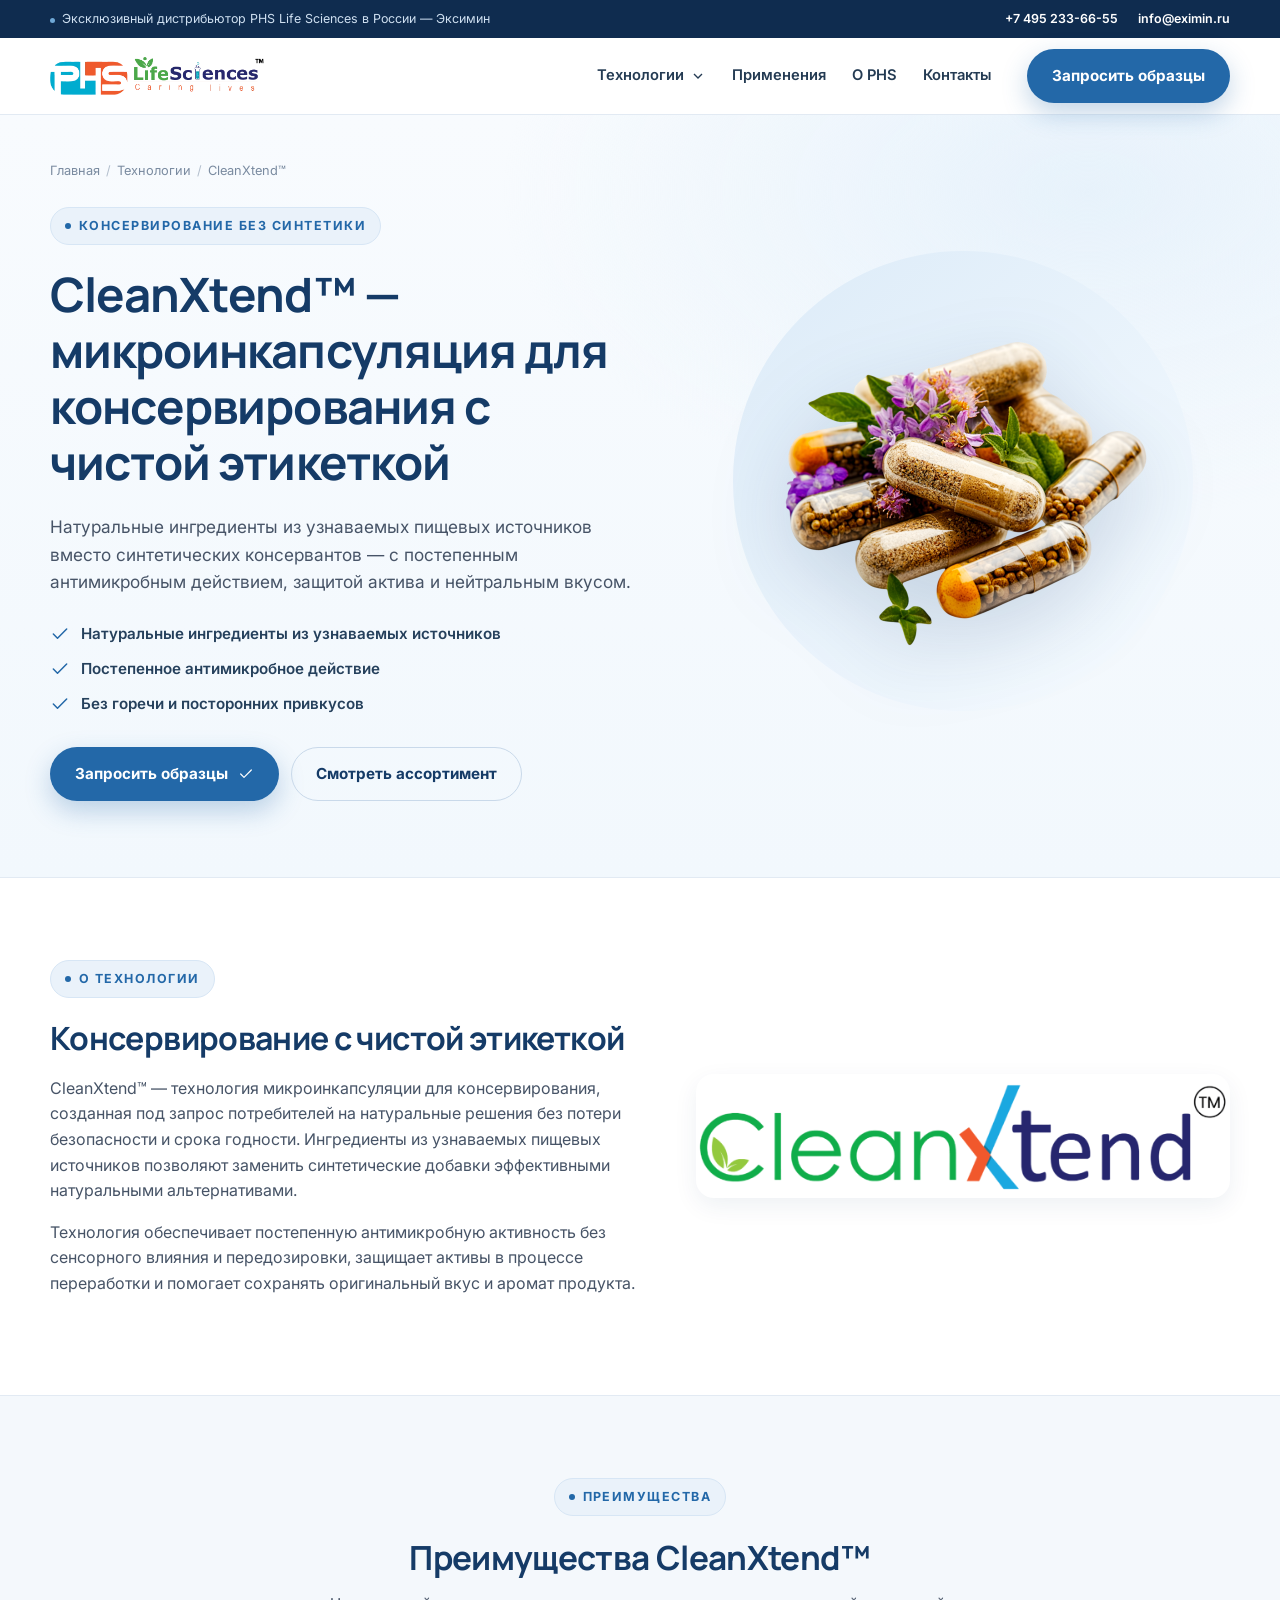
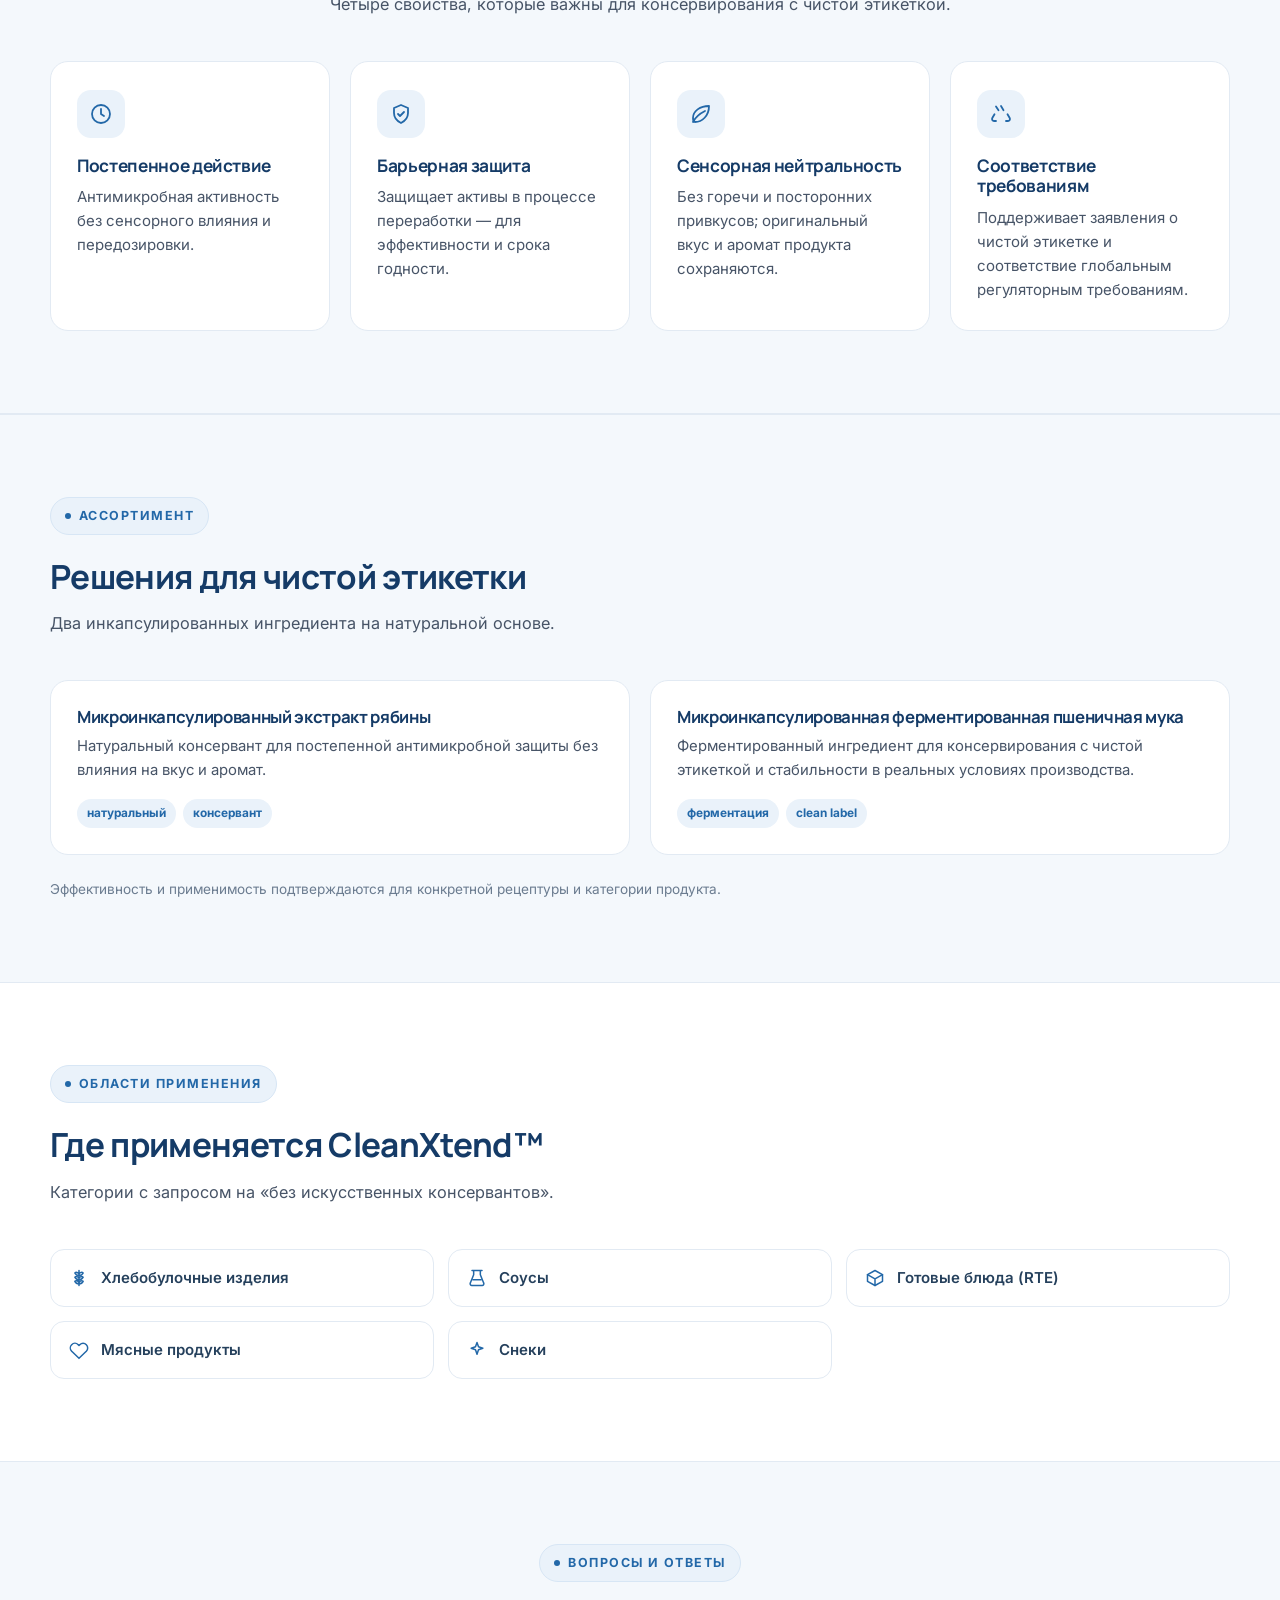
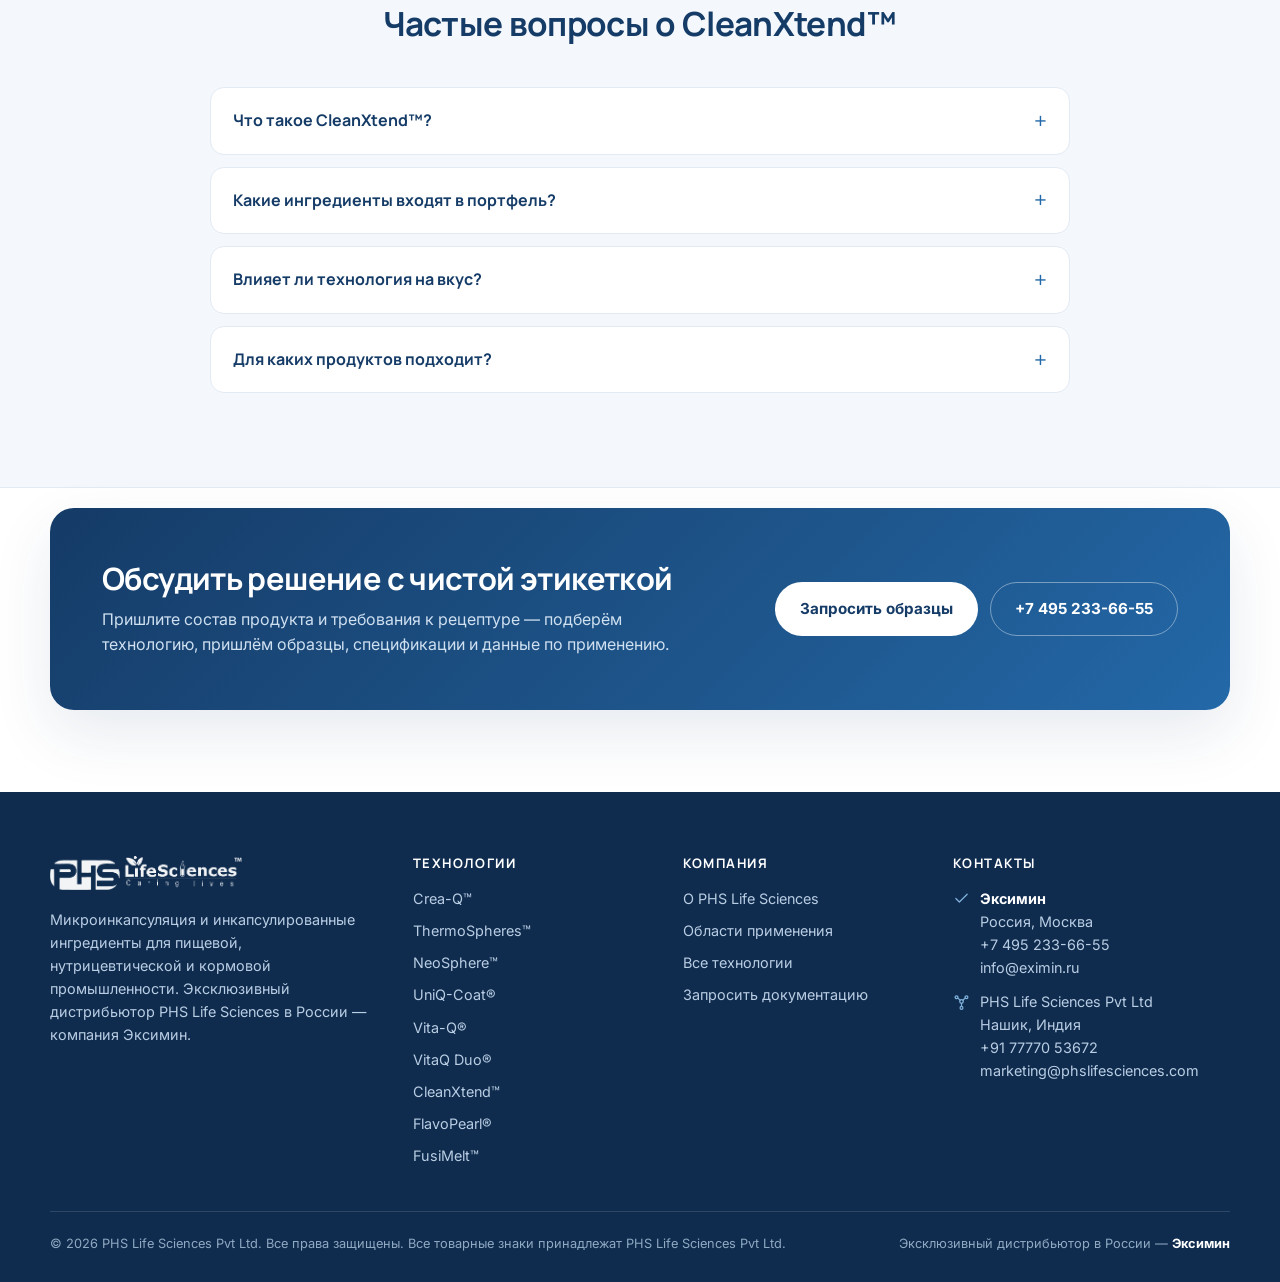
==== cleanxtend.html @ 7661196f "PHS Life Sciences — русские лендинги технологий" ====
<!DOCTYPE html>
<html lang="ru">
<head>
<meta charset="UTF-8">
<meta name="viewport" content="width=device-width, initial-scale=1.0">
<title>CleanXtend™ — микроинкапсуляция для чистой этикетки</title>
<meta name="description" content="CleanXtend™ — микроинкапсуляция PHS для чистой этикетки: экстракт рябины и ферментированная пшеничная мука вместо синтетических консервантов.">
<link rel="preconnect" href="https://fonts.googleapis.com">
<link rel="preconnect" href="https://fonts.gstatic.com" crossorigin>
<link href="https://fonts.googleapis.com/css2?family=Inter:wght@400;500;600;700&family=Manrope:wght@600;700;800&display=swap" rel="stylesheet">
<link rel="stylesheet" href="style.css">
</head>
<body>
<div class="topbar"><div class="container">
<div><span class="dot"></span>Эксклюзивный дистрибьютор PHS Life Sciences в России — Эксимин</div>
<div class="tb-right"><a href="tel:+74952336655">+7 495 233-66-55</a><a href="mailto:info@eximin.ru">info@eximin.ru</a></div>
</div></div>
<header class="site-header"><div class="container">
<a class="logo" href="index.html" aria-label="PHS Life Sciences — на главную"><img src="assets/img/phs-logo.webp" alt="PHS Life Sciences"></a>
<nav class="main-nav" id="nav">
<div class="nav-drop"><span>Технологии <svg class="arrow" viewBox="0 0 24 24" fill="none" stroke="currentColor" stroke-width="2"><path d="M6 9l6 6 6-6"/></svg></span>
<div class="drop-panel"><a href="crea-q.html">Crea-Q™</a><a href="thermospheres.html">ThermoSpheres™</a><a href="neosphere.html">NeoSphere™</a><a href="uniq-coat.html">UniQ-Coat®</a><a href="vita-q.html">Vita-Q®</a><a href="vitaq-duo.html">VitaQ Duo®</a><a href="cleanxtend.html" class="active">CleanXtend™</a><a href="flavo-pearl.html">FlavoPearl®</a><a href="fusimelt.html">FusiMelt™</a></div></div>
<a href="index.html#applications">Применения</a>
<a href="index.html#about">О PHS</a>
<a href="#contact">Контакты</a>
</nav>
<a class="btn btn-primary header-cta" href="#contact">Запросить образцы</a>
<button class="burger" aria-label="Меню" onclick="document.getElementById('nav').classList.toggle('open')"><span></span><span></span><span></span></button>
</div></header>
<section class="hero"><div class="container">
<div>
<div class="crumbs"><a href="index.html">Главная</a><span>/</span><a href="index.html#technologies">Технологии</a><span>/</span>CleanXtend™</div>
<div class="eyebrow">Консервирование без синтетики</div>
<h1>CleanXtend™ — микроинкапсуляция для консервирования с чистой этикеткой</h1>
<p class="lead">Натуральные ингредиенты из узнаваемых пищевых источников вместо синтетических консервантов — с постепенным антимикробным действием, защитой актива и нейтральным вкусом.</p>
<ul class="hero-points"><li><svg class="" viewBox="0 0 24 24" fill="none" stroke="currentColor" stroke-width="1.8" stroke-linecap="round" stroke-linejoin="round" aria-hidden="true"><path d="M20 6L9 17l-5-5"/></svg><span>Натуральные ингредиенты из узнаваемых источников</span></li><li><svg class="" viewBox="0 0 24 24" fill="none" stroke="currentColor" stroke-width="1.8" stroke-linecap="round" stroke-linejoin="round" aria-hidden="true"><path d="M20 6L9 17l-5-5"/></svg><span>Постепенное антимикробное действие</span></li><li><svg class="" viewBox="0 0 24 24" fill="none" stroke="currentColor" stroke-width="1.8" stroke-linecap="round" stroke-linejoin="round" aria-hidden="true"><path d="M20 6L9 17l-5-5"/></svg><span>Без горечи и посторонних привкусов</span></li></ul>
<div class="hero-actions"><a class="btn btn-primary" href="#contact">Запросить образцы <svg class="arrow" viewBox="0 0 24 24" fill="none" stroke="currentColor" stroke-width="1.8" stroke-linecap="round" stroke-linejoin="round" aria-hidden="true"><path d="M20 6L9 17l-5-5"/></svg></a><a class="btn btn-outline" href="#portfolio">Смотреть ассортимент</a></div>
</div>
<div class="hero-media "><img src="assets/img/supplement-bottle.png" alt="CleanXtend — микроинкапсуляция для чистой этикетки"></div>
</div></section>
<section class="section"><div class="container"><div class="split"><div><div class="eyebrow">О технологии</div><h2>Консервирование с чистой этикеткой</h2><p>CleanXtend™ — технология микроинкапсуляции для консервирования, созданная под запрос потребителей на натуральные решения без потери безопасности и срока годности. Ингредиенты из узнаваемых пищевых источников позволяют заменить синтетические добавки эффективными натуральными альтернативами.</p><p>Технология обеспечивает постепенную антимикробную активность без сенсорного влияния и передозировки, защищает активы в процессе переработки и помогает сохранять оригинальный вкус и аромат продукта.</p></div><div class="figure"><img src="assets/img-text/cleanxtend-mark.png" alt="CleanXtend"></div></div></div></section>
<section class="section soft"><div class="container">
<div class="section-head center"><div class="eyebrow">Преимущества</div><h2>Преимущества CleanXtend™</h2><p>Четыре свойства, которые важны для консервирования с чистой этикеткой.</p></div>
<div class="grid grid-4"><div class="card"><div class="ico"><svg class="" viewBox="0 0 24 24" fill="none" stroke="currentColor" stroke-width="1.8" stroke-linecap="round" stroke-linejoin="round" aria-hidden="true"><circle cx="12" cy="12" r="9"/><path d="M12 7v5l3 2"/></svg></div><h3>Постепенное действие</h3><p>Антимикробная активность без сенсорного влияния и передозировки.</p></div><div class="card"><div class="ico"><svg class="" viewBox="0 0 24 24" fill="none" stroke="currentColor" stroke-width="1.8" stroke-linecap="round" stroke-linejoin="round" aria-hidden="true"><path d="M12 3l7 3v5c0 4.5-3 8-7 10-4-2-7-5.5-7-10V6l7-3z"/><path d="M9 12l2 2 4-4"/></svg></div><h3>Барьерная защита</h3><p>Защищает активы в процессе переработки — для эффективности и срока годности.</p></div><div class="card"><div class="ico"><svg class="" viewBox="0 0 24 24" fill="none" stroke="currentColor" stroke-width="1.8" stroke-linecap="round" stroke-linejoin="round" aria-hidden="true"><path d="M20 4C11 4 4 9 4 16c0 2.2.8 4 2 4 7 0 14-6 14-16z"/><path d="M4 20c3-6 8-9 12-11"/></svg></div><h3>Сенсорная нейтральность</h3><p>Без горечи и посторонних привкусов; оригинальный вкус и аромат продукта сохраняются.</p></div><div class="card"><div class="ico"><svg class="" viewBox="0 0 24 24" fill="none" stroke="currentColor" stroke-width="1.8" stroke-linecap="round" stroke-linejoin="round" aria-hidden="true"><path d="M7 19H5a2 2 0 0 1-1.7-3l2.2-3.7M17 19h2a2 2 0 0 0 1.7-3l-2.2-3.7M12 4l2.5 4.2M9.5 8.2L7 4.5"/></svg></div><h3>Соответствие требованиям</h3><p>Поддерживает заявления о чистой этикетке и соответствие глобальным регуляторным требованиям.</p></div></div>
</div></section>
<section class="section soft" id="portfolio"><div class="container">
<div class="section-head"><div class="eyebrow">Ассортимент</div><h2>Решения для чистой этикетки</h2><p>Два инкапсулированных ингредиента на натуральной основе.</p></div>
<div class="grid grid-2"><div class="pf-card"><h3>Микроинкапсулированный экстракт рябины</h3><p>Натуральный консервант для постепенной антимикробной защиты без влияния на вкус и аромат.</p><div class="tags"><span class="tag">натуральный</span><span class="tag">консервант</span></div></div><div class="pf-card"><h3>Микроинкапсулированная ферментированная пшеничная мука</h3><p>Ферментированный ингредиент для консервирования с чистой этикеткой и стабильности в реальных условиях производства.</p><div class="tags"><span class="tag">ферментация</span><span class="tag">clean label</span></div></div></div>
<p style="margin-top:24px;font-size:.85rem;color:#6b7c90">Эффективность и применимость подтверждаются для конкретной рецептуры и категории продукта.</p>
</div></section>
<section class="section"><div class="container">
<div class="section-head"><div class="eyebrow">Области применения</div><h2>Где применяется CleanXtend™</h2><p>Категории с запросом на «без искусственных консервантов».</p></div>
<div class="app-grid"><div class="app"><svg class="" viewBox="0 0 24 24" fill="none" stroke="currentColor" stroke-width="1.8" stroke-linecap="round" stroke-linejoin="round" aria-hidden="true"><path d="M12 3v18M12 7c2-2 4-2 5-1-1 2-3 3-5 3M12 7c-2-2-4-2-5-1 1 2 3 3 5 3M12 12c2-2 4-2 5-1-1 2-3 3-5 3M12 12c-2-2-4-2-5-1 1 2 3 3 5 3M12 17c2-2 4-2 5-1-1 2-3 3-5 3M12 17c-2-2-4-2-5-1 1 2 3 3 5 3"/></svg><span>Хлебобулочные изделия</span></div><div class="app"><svg class="" viewBox="0 0 24 24" fill="none" stroke="currentColor" stroke-width="1.8" stroke-linecap="round" stroke-linejoin="round" aria-hidden="true"><path d="M6 3h12M8 3v5l-4 10a2 2 0 0 0 1.8 3h12.4A2 2 0 0 0 20 18L16 8V3"/><path d="M7 14h10"/></svg><span>Соусы</span></div><div class="app"><svg class="" viewBox="0 0 24 24" fill="none" stroke="currentColor" stroke-width="1.8" stroke-linecap="round" stroke-linejoin="round" aria-hidden="true"><path d="M21 8l-9-5-9 5v8l9 5 9-5V8z"/><path d="M3 8l9 5 9-5M12 13v8"/></svg><span>Готовые блюда (RTE)</span></div><div class="app"><svg class="" viewBox="0 0 24 24" fill="none" stroke="currentColor" stroke-width="1.8" stroke-linecap="round" stroke-linejoin="round" aria-hidden="true"><path d="M20.8 5.6a5.5 5.5 0 0 0-7.8 0L12 6.6l-1-1a5.5 5.5 0 0 0-7.8 7.8l1 1L12 22l7.8-7.6 1-1a5.5 5.5 0 0 0 0-7.8z"/></svg><span>Мясные продукты</span></div><div class="app"><svg class="" viewBox="0 0 24 24" fill="none" stroke="currentColor" stroke-width="1.8" stroke-linecap="round" stroke-linejoin="round" aria-hidden="true"><path d="M12 3l1.8 5.2L19 10l-5.2 1.8L12 17l-1.8-5.2L5 10l5.2-1.8L12 3z"/></svg><span>Снеки</span></div></div></div></section>
<section class="section soft"><div class="container">
<div class="section-head center"><div class="eyebrow">Вопросы и ответы</div><h2>Частые вопросы о CleanXtend™</h2></div>
<div class="faq"><details><summary>Что такое CleanXtend™?</summary><p>Технология микроинкапсуляции для консервирования на основе ингредиентов из узнаваемых пищевых источников.</p></details><details><summary>Какие ингредиенты входят в портфель?</summary><p>Микроинкапсулированный экстракт рябины и микроинкапсулированная ферментированная пшеничная мука.</p></details><details><summary>Влияет ли технология на вкус?</summary><p>Сенсорная нейтральность заявлена как свойство технологии: без горечи и посторонних привкусов, с сохранением оригинального вкуса и аромата.</p></details><details><summary>Для каких продуктов подходит?</summary><p>Для хлебобулочных изделий, соусов, готовых блюд, мясных продуктов и снеков. Пригодность зависит от рецептуры и требований регуляторов.</p></details></div></div></section>
<div class="cta-wrap"><div class="container"><div class="cta">
<div><h2>Обсудить решение с чистой этикеткой</h2><p>Пришлите состав продукта и требования к рецептуре — подберём технологию, пришлём образцы, спецификации и данные по применению.</p></div>
<div class="cta-actions"><a class="btn btn-light" href="mailto:info@eximin.ru?subject=%D0%97%D0%B0%D0%BF%D1%80%D0%BE%D1%81%20%D0%BE%D0%B1%D1%80%D0%B0%D0%B7%D1%86%D0%BE%D0%B2%20%E2%80%94%20CleanXtend%E2%84%A2">Запросить образцы</a><a class="btn btn-ghost-light" href="tel:+74952336655">+7 495 233-66-55</a></div>
</div></div></div>
<footer class="footer" id="contact"><div class="container">
<div class="footer-grid">
<div>
<a class="logo" href="index.html"><img src="assets/img/phs-logo.webp" alt="PHS Life Sciences"></a>
<p>Микроинкапсуляция и инкапсулированные ингредиенты для пищевой, нутрицевтической и кормовой промышленности. Эксклюзивный дистрибьютор PHS Life Sciences в России — компания Эксимин.</p>
</div>
<div><h4>Технологии</h4><ul><li><a href="crea-q.html">Crea-Q™</a></li><li><a href="thermospheres.html">ThermoSpheres™</a></li><li><a href="neosphere.html">NeoSphere™</a></li><li><a href="uniq-coat.html">UniQ-Coat®</a></li><li><a href="vita-q.html">Vita-Q®</a></li><li><a href="vitaq-duo.html">VitaQ Duo®</a></li><li><a href="cleanxtend.html">CleanXtend™</a></li><li><a href="flavo-pearl.html">FlavoPearl®</a></li><li><a href="fusimelt.html">FusiMelt™</a></li></ul></div>
<div><h4>Компания</h4><ul>
<li><a href="index.html#about">О PHS Life Sciences</a></li>
<li><a href="index.html#applications">Области применения</a></li>
<li><a href="index.html#technologies">Все технологии</a></li>
<li><a href="mailto:info@eximin.ru">Запросить документацию</a></li>
</ul></div>
<div><h4>Контакты</h4>
<div class="contact-line"><svg class="" viewBox="0 0 24 24" fill="none" stroke="currentColor" stroke-width="1.8" stroke-linecap="round" stroke-linejoin="round" aria-hidden="true"><path d="M20 6L9 17l-5-5"/></svg><div><strong style="color:#fff">Эксимин</strong><br>Россия, Москва<br><a href="tel:+74952336655">+7 495 233-66-55</a><br><a href="mailto:info@eximin.ru">info@eximin.ru</a></div></div>
<div class="contact-line"><svg class="" viewBox="0 0 24 24" fill="none" stroke="currentColor" stroke-width="1.8" stroke-linecap="round" stroke-linejoin="round" aria-hidden="true"><circle cx="12" cy="12" r="2.5"/><circle cx="5" cy="6" r="2"/><circle cx="19" cy="6" r="2"/><circle cx="12" cy="21" r="2"/><path d="M7 7.2l3 3M17 7.2l-3 3M12 14.5V19"/></svg><div>PHS Life Sciences Pvt Ltd<br>Нашик, Индия<br>+91 77770 53672<br>marketing@phslifesciences.com</div></div>
</div>
</div>
<div class="footer-bottom"><div>© 2026 PHS Life Sciences Pvt Ltd. Все права защищены. Все товарные знаки принадлежат PHS Life Sciences Pvt Ltd.</div><div>Эксклюзивный дистрибьютор в России — <span class="accent">Эксимин</span></div></div>
</div></footer>
<script>
document.querySelectorAll('.main-nav a').forEach(a=>a.addEventListener('click',()=>document.getElementById('nav').classList.remove('open')));
</script>
</body></html>
---- style.css ----
/* PHS Life Sciences — русские лендинги технологий */
:root{
  --navy:#153b67;
  --navy-deep:#0f2c4f;
  --blue:#2368a8;
  --blue-light:#4a93cf;
  --ink:#101828;
  --muted:#475467;
  --line:#e2eaf3;
  --bg:#f4f8fc;
  --bg-soft:#eaf2fa;
  --white:#ffffff;
  --radius:18px;
  --radius-sm:12px;
  --shadow:0 24px 60px rgba(21,59,103,.10);
  --shadow-sm:0 8px 24px rgba(21,59,103,.07);
  --max:1180px;
}
*{box-sizing:border-box}
html{scroll-behavior:smooth}
body{
  margin:0;
  font-family:"Inter","Segoe UI",system-ui,-apple-system,sans-serif;
  color:var(--ink);
  background:var(--white);
  line-height:1.6;
  -webkit-font-smoothing:antialiased;
}
h1,h2,h3,h4,.brand-font{font-family:"Manrope","Inter",system-ui,sans-serif;line-height:1.18;letter-spacing:-.02em;margin:0}
p{margin:0}
a{color:inherit;text-decoration:none}
img{max-width:100%;display:block}
.container{width:min(var(--max),calc(100% - 40px));margin:0 auto}
.eyebrow{
  display:inline-flex;align-items:center;gap:8px;
  font-size:.78rem;font-weight:700;letter-spacing:.12em;text-transform:uppercase;
  color:var(--blue);background:var(--bg-soft);border:1px solid #d7e6f5;
  padding:8px 14px;border-radius:999px;margin-bottom:22px;
}
.eyebrow::before{content:"";width:6px;height:6px;border-radius:50%;background:var(--blue)}
.btn{
  display:inline-flex;align-items:center;justify-content:center;gap:10px;
  font-weight:700;font-size:.95rem;padding:14px 24px;border-radius:999px;
  border:1.5px solid transparent;cursor:pointer;transition:.2s ease;white-space:nowrap;
}
.btn-primary{background:var(--blue);color:#fff;box-shadow:0 10px 26px rgba(35,104,168,.28)}
.btn-primary:hover{background:#1c5a93;transform:translateY(-1px)}
.btn-outline{background:transparent;color:var(--navy);border-color:#c9d9ea}
.btn-outline:hover{border-color:var(--blue);color:var(--blue)}
.btn-light{background:#fff;color:var(--navy)}
.btn-ghost-light{background:transparent;color:#fff;border-color:rgba(255,255,255,.4)}
.btn-ghost-light:hover{border-color:#fff}
.arrow{width:16px;height:16px;flex:0 0 16px}

/* Top bar */
.topbar{background:var(--navy-deep);color:#cfe0f1;font-size:.78rem}
.topbar .container{display:flex;justify-content:space-between;gap:16px;align-items:center;min-height:38px;flex-wrap:wrap}
.topbar a{color:#fff;font-weight:600}
.topbar .tb-right{display:flex;gap:20px;align-items:center;flex-wrap:wrap}
.topbar .dot{width:5px;height:5px;border-radius:50%;background:#6fa8d6;display:inline-block;margin-right:7px}

/* Header */
.site-header{position:sticky;top:0;z-index:50;background:rgba(255,255,255,.94);backdrop-filter:blur(12px);border-bottom:1px solid var(--line)}
.site-header .container{display:flex;align-items:center;gap:28px;min-height:76px}
.logo img{height:38px;width:auto}
.main-nav{display:flex;align-items:center;gap:26px;margin-left:auto}
.main-nav a{font-size:.92rem;font-weight:600;color:#243b53;position:relative;padding:10px 0}
.main-nav a:hover{color:var(--blue)}
.main-nav a.active{color:var(--blue)}
.main-nav a.active::after{content:"";position:absolute;left:0;right:0;bottom:2px;height:2px;background:var(--blue);border-radius:2px}
.nav-drop{position:relative}
.nav-drop>span{display:inline-flex;align-items:center;gap:6px;cursor:pointer;font-size:.92rem;font-weight:600;color:#243b53;padding:10px 0}
.nav-drop>span:hover{color:var(--blue)}
.drop-panel{
  position:absolute;top:100%;left:-18px;width:320px;background:#fff;border:1px solid var(--line);
  border-radius:16px;box-shadow:var(--shadow);padding:10px;display:none;
}
.nav-drop:hover .drop-panel,.nav-drop:focus-within .drop-panel{display:grid;grid-template-columns:1fr 1fr;gap:2px}
.drop-panel a{padding:9px 10px;border-radius:9px;font-size:.86rem;font-weight:600;color:#33475f}
.drop-panel a:hover{background:var(--bg);color:var(--blue)}
.header-cta{margin-left:8px}
.burger{display:none;margin-left:auto;background:none;border:0;padding:8px;cursor:pointer}
.burger span{display:block;width:24px;height:2px;background:var(--navy);margin:5px 0;border-radius:2px}

/* Hero */
.hero{position:relative;overflow:hidden;background:
  radial-gradient(900px 500px at 85% 10%, #e7f2fb 0%, rgba(231,242,251,0) 65%),
  linear-gradient(180deg,#f8fbfe 0%,#f2f8fd 100%);
  padding:46px 0 76px;border-bottom:1px solid var(--line)}
.hero .container{display:grid;grid-template-columns:1.05fr .95fr;gap:56px;align-items:center}
.crumbs{font-size:.8rem;color:#7a8ba0;margin-bottom:26px}
.crumbs a{color:#7a8ba0}
.crumbs a:hover{color:var(--blue)}
.crumbs span{margin:0 6px;color:#b3bfcd}
.hero h1{font-size:clamp(2rem,3.7vw,3.35rem);color:var(--navy);margin-bottom:22px}
.hero .lead{font-size:1.08rem;color:var(--muted);max-width:600px;margin-bottom:26px}
.hero-points{list-style:none;padding:0;margin:0 0 30px;display:flex;flex-direction:column;gap:11px}
.hero-points li{display:flex;gap:11px;align-items:flex-start;font-weight:600;color:#25405c;font-size:.95rem}
.hero-points svg{flex:0 0 20px;margin-top:2px;color:var(--blue)}
.hero-actions{display:flex;gap:12px;flex-wrap:wrap}
.hero-media{position:relative;display:flex;align-items:center;justify-content:center}
.hero-media::before{
  content:"";position:absolute;width:86%;padding-bottom:86%;border-radius:50%;
  background:linear-gradient(140deg,#dcebf8,#f6fbff);z-index:0
}
.hero-media img{position:relative;z-index:1;max-height:500px;width:auto;object-fit:contain;filter:drop-shadow(0 26px 40px rgba(21,59,103,.16))}
.hero-media.is-wide img{max-height:none;width:100%;border-radius:var(--radius);box-shadow:var(--shadow)}

/* Sections */
.section{padding:82px 0}
.section.soft{background:var(--bg);border-top:1px solid var(--line);border-bottom:1px solid var(--line)}
.section.navy{background:linear-gradient(135deg,var(--navy) 0%,#1c4d7e 100%);color:#fff}
.section-head{max-width:780px;margin-bottom:44px}
.section-head.center{margin-left:auto;margin-right:auto;text-align:center}
.section-head h2{font-size:clamp(1.65rem,2.6vw,2.4rem);color:var(--navy);margin-bottom:14px}
.section-head p{color:var(--muted);font-size:1.02rem}
.section.navy .section-head h2{color:#fff}
.section.navy .section-head p{color:#cfe0f1}
.split{display:grid;grid-template-columns:1.05fr .95fr;gap:56px;align-items:center}
.split h2{font-size:clamp(1.6rem,2.5vw,2.3rem);color:var(--navy);margin-bottom:18px}
.split p{color:var(--muted);margin-bottom:16px}
.split .figure img{border-radius:var(--radius);box-shadow:var(--shadow-sm)}

/* Cards */
.grid{display:grid;gap:20px}
.grid-3{grid-template-columns:repeat(3,1fr)}
.grid-2{grid-template-columns:repeat(2,1fr)}
.grid-4{grid-template-columns:repeat(4,1fr)}
.card{
  background:#fff;border:1px solid var(--line);border-radius:var(--radius);
  padding:28px 26px;transition:.2s ease;
}
.card:hover{transform:translateY(-3px);box-shadow:var(--shadow-sm);border-color:#d3e2f1}
.card .ico{
  width:48px;height:48px;border-radius:14px;background:var(--bg-soft);color:var(--blue);
  display:flex;align-items:center;justify-content:center;margin-bottom:18px;
}
.card .ico svg{width:24px;height:24px}
.card h3{font-size:1.08rem;color:var(--navy);margin-bottom:9px}
.card p{color:var(--muted);font-size:.94rem}
.card .num{font-family:"Manrope",sans-serif;font-size:.8rem;font-weight:800;letter-spacing:.14em;color:var(--blue);margin-bottom:14px}

/* steps */
.step{position:relative;background:#fff;border:1px solid var(--line);border-radius:var(--radius);padding:30px 26px}
.step .n{width:40px;height:40px;border-radius:50%;background:var(--navy);color:#fff;display:flex;align-items:center;justify-content:center;font-weight:800;font-family:"Manrope",sans-serif;margin-bottom:16px}
.step h3{font-size:1.05rem;color:var(--navy);margin-bottom:8px}
.step p{color:var(--muted);font-size:.93rem}

/* portfolio */
.pf-card{background:#fff;border:1px solid var(--line);border-radius:var(--radius);padding:26px}
.pf-card h3{font-size:1.05rem;color:var(--navy);margin-bottom:8px}
.pf-card p{color:var(--muted);font-size:.93rem;margin-bottom:16px}
.tags{display:flex;flex-wrap:wrap;gap:7px}
.tag{font-size:.74rem;font-weight:700;color:var(--blue);background:var(--bg-soft);border-radius:999px;padding:5px 10px;white-space:nowrap}

/* comparison table */
.compare{width:100%;border-collapse:separate;border-spacing:0;background:#fff;border:1px solid var(--line);border-radius:var(--radius);overflow:hidden;font-size:.93rem}
.compare th,.compare td{padding:14px 18px;text-align:left;border-bottom:1px solid var(--line);vertical-align:top}
.compare thead th{background:var(--navy);color:#fff;font-family:"Manrope",sans-serif;font-size:.9rem}
.compare thead th:first-child{background:#123152}
.compare tbody tr:last-child td{border-bottom:0}
.compare td:first-child{font-weight:700;color:var(--navy);width:26%}
.compare .good{color:#1c6b46;font-weight:600}
.compare .bad{color:#9a3b3b}

/* app pills */
.app-grid{display:grid;grid-template-columns:repeat(3,1fr);gap:14px}
.app{display:flex;align-items:center;gap:12px;background:#fff;border:1px solid var(--line);border-radius:14px;padding:16px 18px;font-weight:600;color:#25405c;font-size:.94rem}
.app svg{width:20px;height:20px;color:var(--blue);flex:0 0 20px}

/* FAQ */
.faq{max-width:860px;margin:0 auto}
.faq details{background:#fff;border:1px solid var(--line);border-radius:14px;margin-bottom:12px;overflow:hidden}
.faq summary{list-style:none;cursor:pointer;padding:20px 56px 20px 22px;font-weight:700;color:var(--navy);position:relative;font-family:"Manrope",sans-serif;font-size:1rem}
.faq summary::-webkit-details-marker{display:none}
.faq summary::after{content:"+";position:absolute;right:22px;top:50%;transform:translateY(-50%);font-size:1.4rem;font-weight:400;color:var(--blue);line-height:1}
.faq details[open] summary::after{content:"–"}
.faq details p{padding:0 22px 20px;color:var(--muted);font-size:.94rem;max-width:95%}

/* CTA */
.cta{background:linear-gradient(135deg,var(--navy) 0%,#1e568c 60%,#2368a8 100%);color:#fff;border-radius:24px;padding:52px;display:flex;align-items:center;justify-content:space-between;gap:36px;box-shadow:var(--shadow)}
.cta h2{font-size:clamp(1.5rem,2.4vw,2.1rem);margin-bottom:10px}
.cta p{color:#cfe0f1;max-width:600px}
.cta-actions{display:flex;gap:12px;flex-wrap:wrap;flex:0 0 auto}
.cta-wrap{padding:20px 0 82px}

/* footer */
.footer{background:var(--navy-deep);color:#b9cde3;padding:64px 0 28px;font-size:.9rem}
.footer-grid{display:grid;grid-template-columns:1.4fr 1fr 1fr 1.2fr;gap:40px;margin-bottom:44px}
.footer .logo img{height:34px;filter:brightness(0) invert(1);opacity:.95;margin-bottom:18px}
.footer h4{color:#fff;font-size:.82rem;letter-spacing:.12em;text-transform:uppercase;margin-bottom:16px}
.footer a:hover{color:#fff}
.footer ul{list-style:none;padding:0;margin:0;display:flex;flex-direction:column;gap:9px}
.footer .contact-line{display:flex;gap:10px;margin-bottom:10px}
.footer .contact-line svg{width:17px;height:17px;flex:0 0 17px;margin-top:3px;color:#7fb0da}
.footer-bottom{border-top:1px solid rgba(255,255,255,.13);padding-top:22px;display:flex;justify-content:space-between;gap:16px;flex-wrap:wrap;font-size:.8rem;color:#8fa9c2}
.footer .accent{color:#fff;font-weight:700}

@media (max-width:980px){
  .hero .container,.split{grid-template-columns:1fr;gap:36px}
  .hero-media{order:-1}
  .hero-media img{max-height:360px}
  .grid-3,.grid-4,.app-grid{grid-template-columns:repeat(2,1fr)}
  .footer-grid{grid-template-columns:1fr 1fr}
  .cta{flex-direction:column;align-items:flex-start;padding:38px}
  .main-nav{display:none}
  .main-nav.open{display:flex;position:absolute;top:76px;left:0;right:0;background:#fff;flex-direction:column;align-items:flex-start;padding:18px 24px;border-bottom:1px solid var(--line);gap:6px;box-shadow:var(--shadow-sm)}
  .main-nav.open .nav-drop{width:100%}
  .main-nav.open .drop-panel{position:static;display:grid;width:100%;box-shadow:none;border:0;padding:0 0 0 12px}
  .burger{display:block}
  .header-cta{display:none}
}
@media (max-width:640px){
  .section{padding:58px 0}
  .grid-3,.grid-4,.grid-2,.app-grid{grid-template-columns:1fr}
  .hero{padding-top:30px}
  .hero h1{font-size:2rem}
  .topbar .tb-right{display:none}
  .footer-grid{grid-template-columns:1fr;gap:28px}
  .compare{font-size:.85rem}
  .compare th,.compare td{padding:11px 12px}
}

/* index tech cards */
.tech-grid{display:grid;grid-template-columns:repeat(3,1fr);gap:22px}
.tech-card{background:#fff;border:1px solid var(--line);border-radius:var(--radius);overflow:hidden;transition:.22s ease;display:flex;flex-direction:column}
.tech-card:hover{transform:translateY(-4px);box-shadow:var(--shadow);border-color:#d3e2f1}
.tech-cover{height:190px;background:linear-gradient(135deg,#eef5fb,#f8fbfe);display:flex;align-items:center;justify-content:center;overflow:hidden;border-bottom:1px solid var(--line)}
.tech-cover img{width:100%;height:100%;object-fit:contain;padding:14px;transition:.3s ease}
.tech-card:hover .tech-cover img{transform:scale(1.03)}
.tech-body{padding:22px 22px 24px;display:flex;flex-direction:column;flex:1}
.tech-body h3{font-size:1.15rem;color:var(--navy);margin-bottom:8px}
.tech-body p{color:var(--muted);font-size:.9rem;margin-bottom:18px}
.tech-link{margin-top:auto;font-size:.85rem;font-weight:700;color:var(--blue);display:inline-flex;align-items:center;gap:7px}
.tech-link .arrow{width:14px;height:14px}
@media (max-width:980px){.tech-grid{grid-template-columns:repeat(2,1fr)}}
@media (max-width:640px){.tech-grid{grid-template-columns:1fr}}
.hero-media.is-wide::before{display:none}
@media (max-width:980px){.hero-media.is-wide img{max-height:none}}
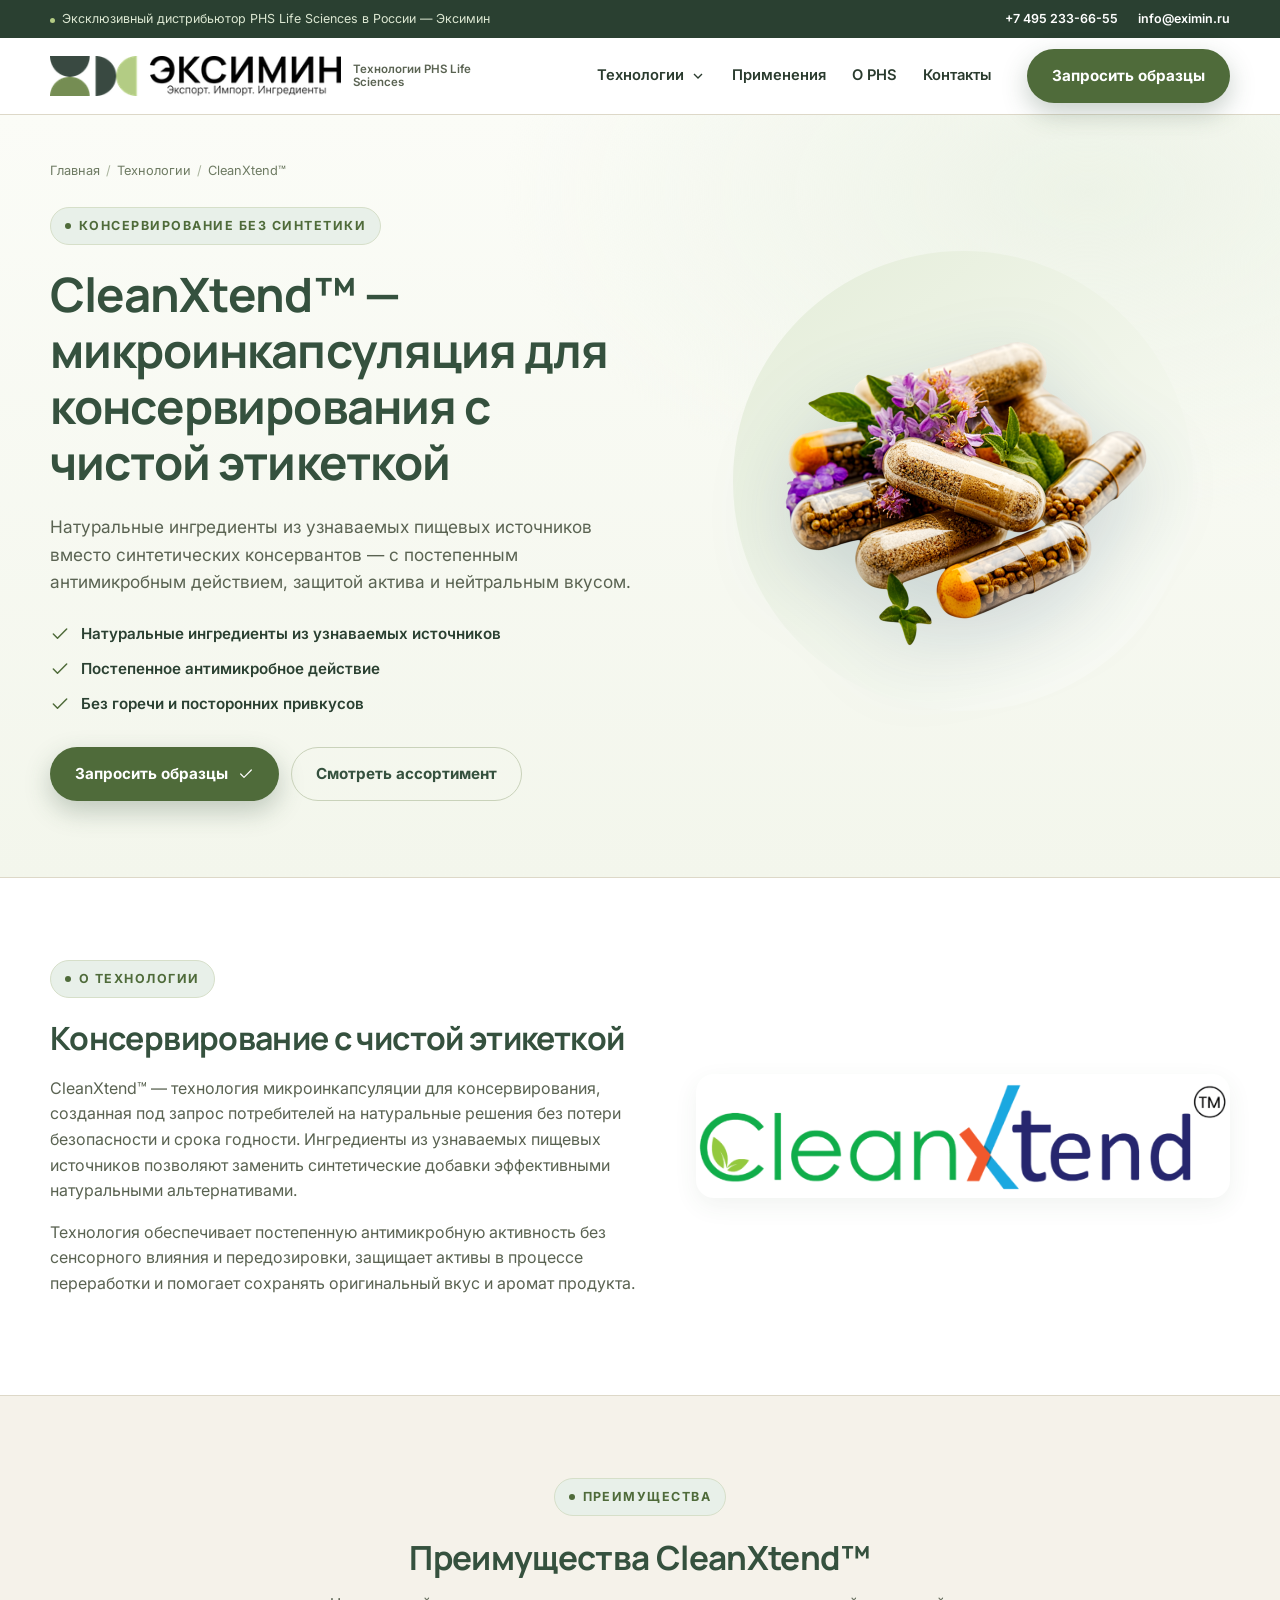
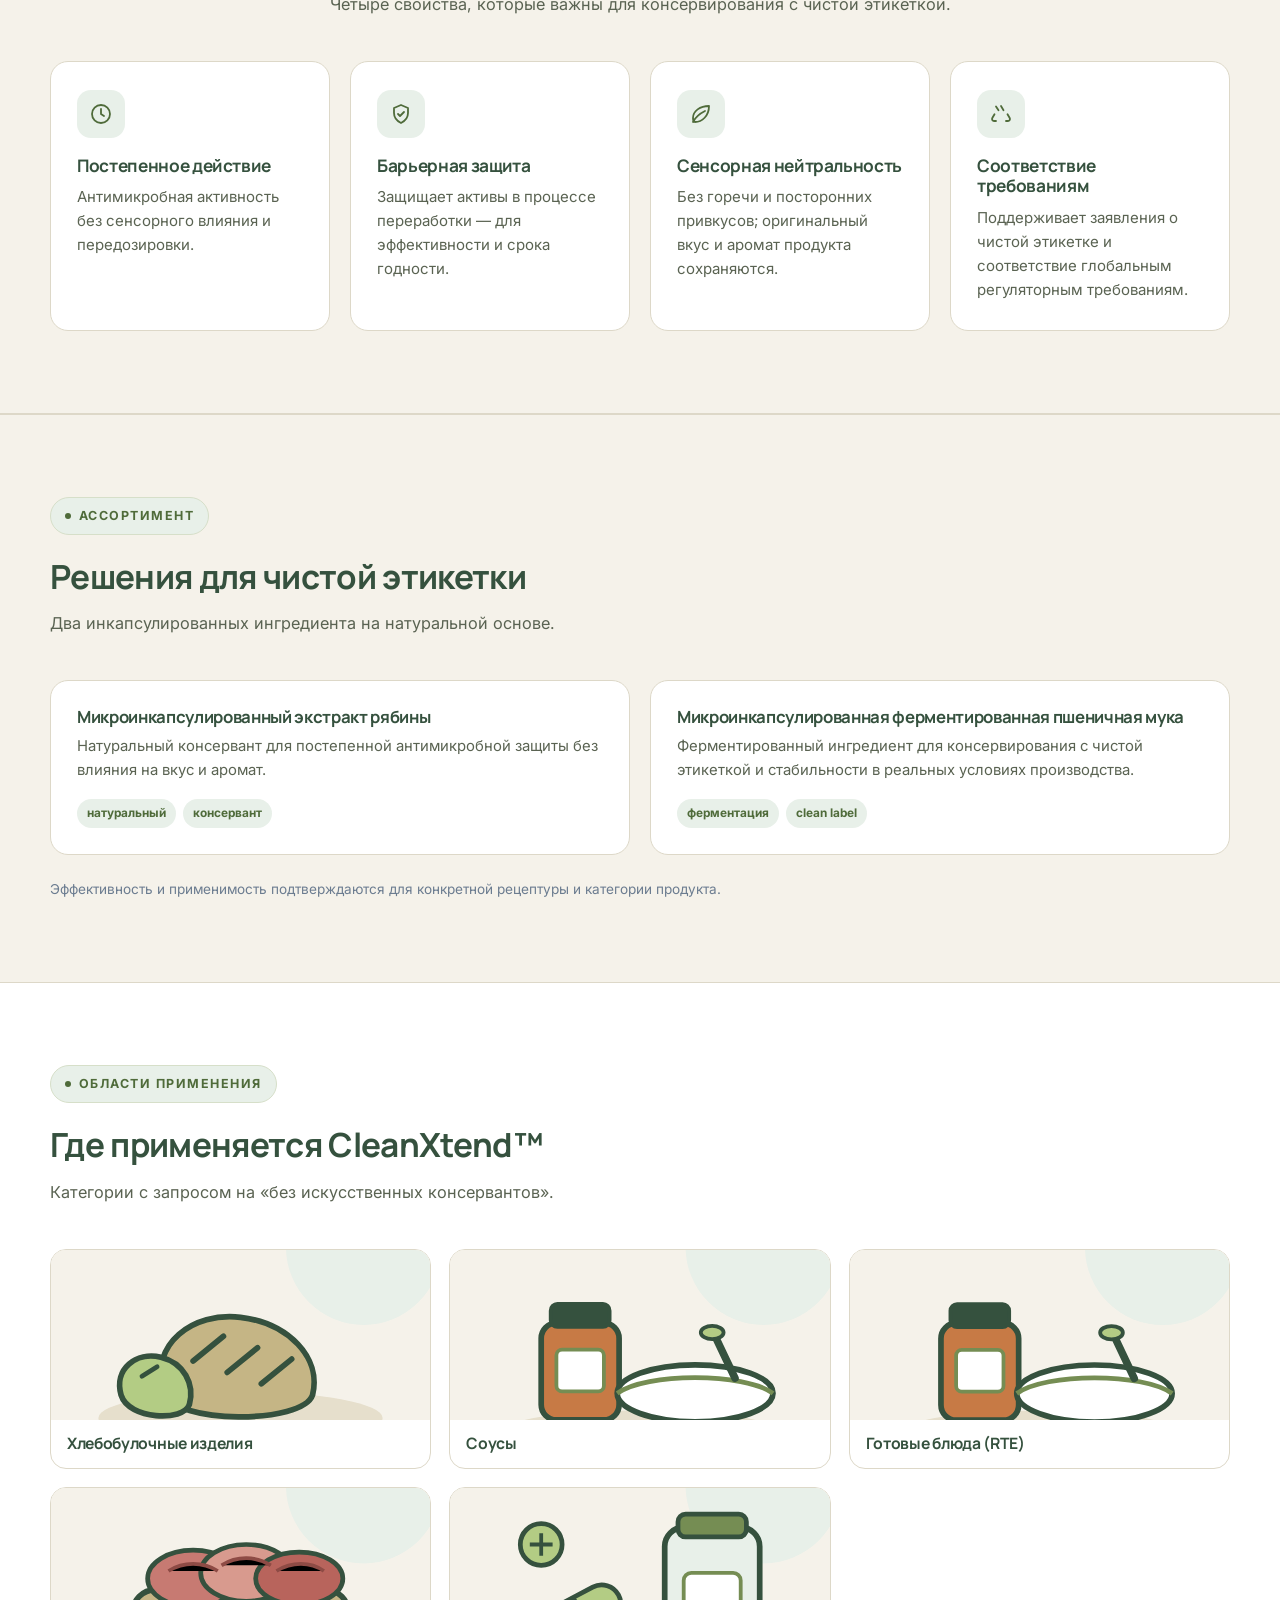
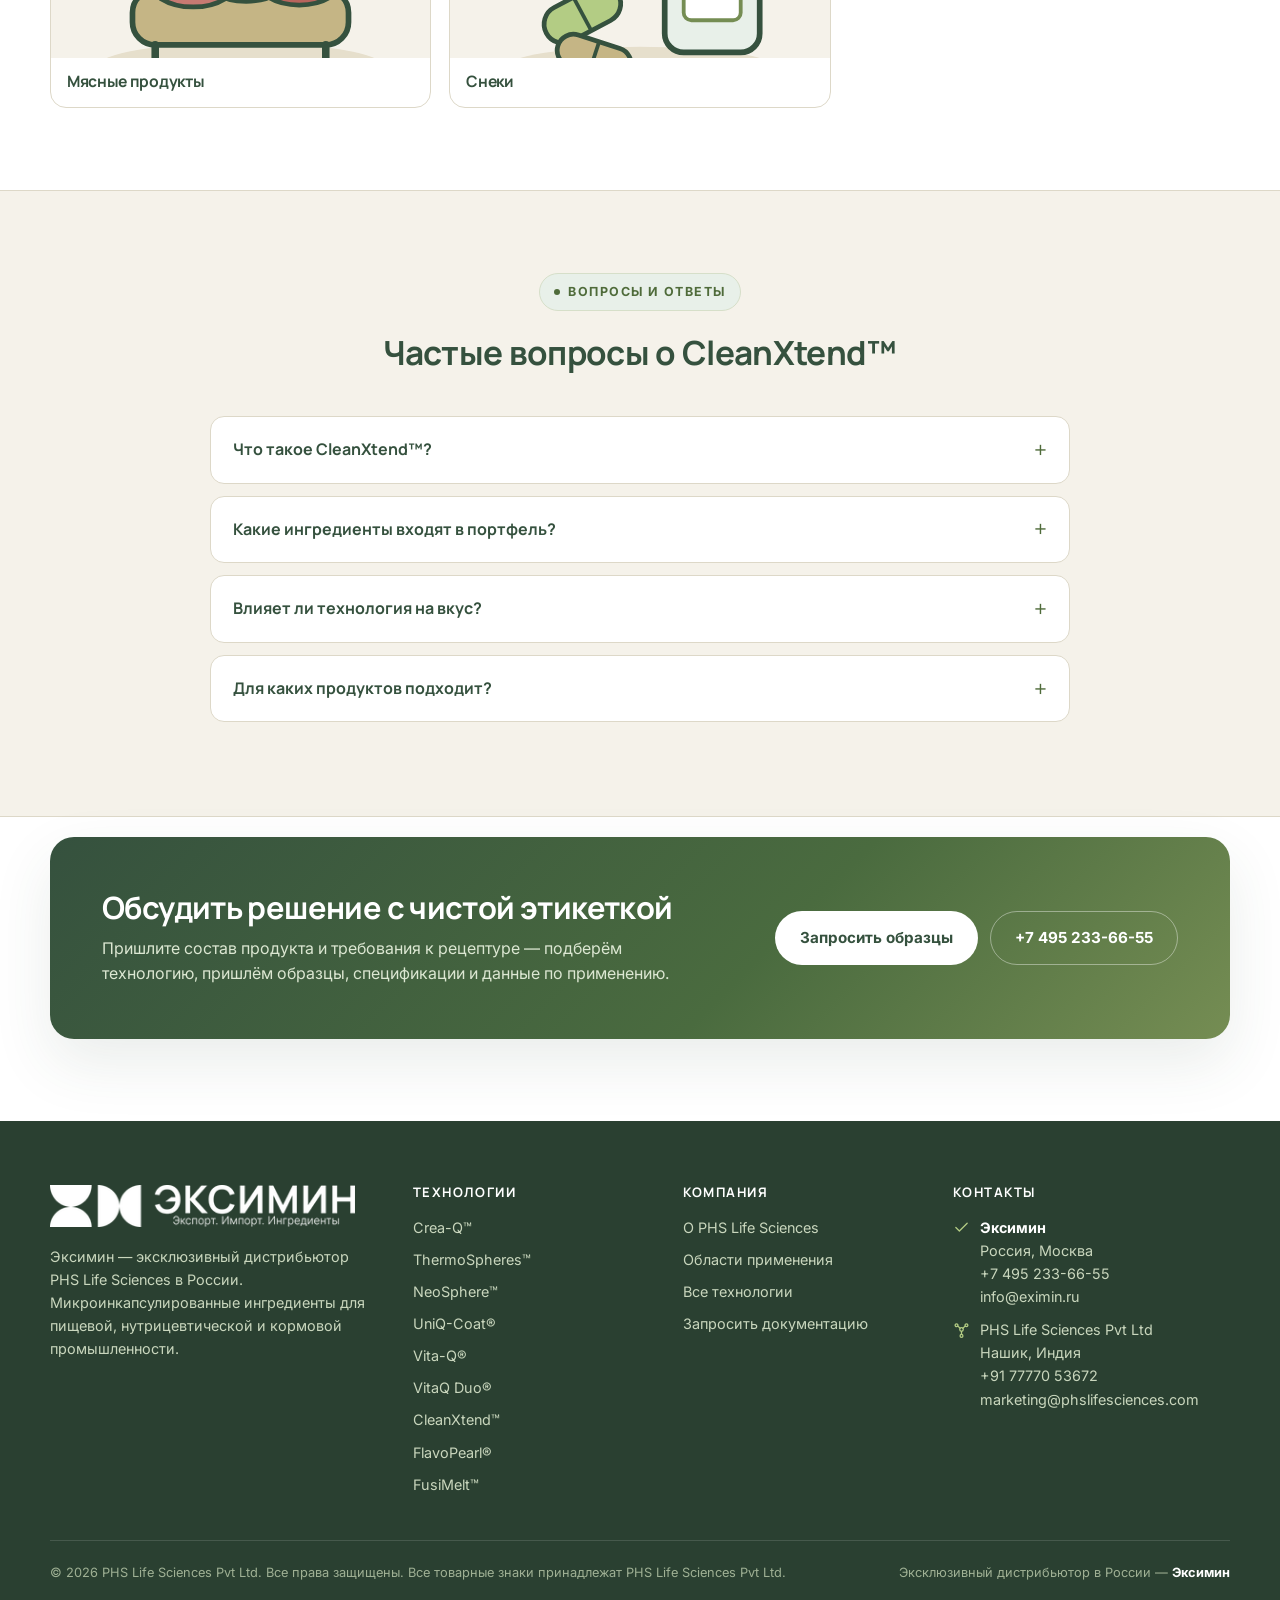
==== commit 40e1a7ea: "Eximin branding, logo, per-product sample emails, application images" ====
--- a/cleanxtend.html
+++ b/cleanxtend.html
@@ -16,7 +16,7 @@
 <div class="tb-right"><a href="tel:+74952336655">+7 495 233-66-55</a><a href="mailto:info@eximin.ru">info@eximin.ru</a></div>
 </div></div>
 <header class="site-header"><div class="container">
-<a class="logo" href="index.html" aria-label="PHS Life Sciences — на главную"><img src="assets/img/phs-logo.webp" alt="PHS Life Sciences"></a>
+<a class="logo" href="index.html" aria-label="Эксимин — на главную"><img src="assets/img/eximin-logo.png" alt="Эксимин"><span class="logo-sub">Технологии PHS Life Sciences</span></a>
 <nav class="main-nav" id="nav">
 <div class="nav-drop"><span>Технологии <svg class="arrow" viewBox="0 0 24 24" fill="none" stroke="currentColor" stroke-width="2"><path d="M6 9l6 6 6-6"/></svg></span>
 <div class="drop-panel"><a href="crea-q.html">Crea-Q™</a><a href="thermospheres.html">ThermoSpheres™</a><a href="neosphere.html">NeoSphere™</a><a href="uniq-coat.html">UniQ-Coat®</a><a href="vita-q.html">Vita-Q®</a><a href="vitaq-duo.html">VitaQ Duo®</a><a href="cleanxtend.html" class="active">CleanXtend™</a><a href="flavo-pearl.html">FlavoPearl®</a><a href="fusimelt.html">FusiMelt™</a></div></div>
@@ -24,7 +24,7 @@
 <a href="index.html#about">О PHS</a>
 <a href="#contact">Контакты</a>
 </nav>
-<a class="btn btn-primary header-cta" href="#contact">Запросить образцы</a>
+<a class="btn btn-primary header-cta" href="mailto:inquiry@eximin.ru?subject=%D0%9E%D0%B1%D1%80%D0%B0%D0%B7%D1%86%D1%8B%20CleanXtend%E2%84%A2&body=%D0%94%D0%BE%D0%B1%D1%80%D1%8B%D0%B9%20%D0%B4%D0%B5%D0%BD%D1%8C%21%0A%0A%D0%9D%D0%B0%D1%81%20%D0%B7%D0%B0%D0%B8%D0%BD%D1%82%D0%B5%D1%80%D0%B5%D1%81%D0%BE%D0%B2%D0%B0%D0%BB%D0%B8%20%D0%BE%D0%B1%D1%80%D0%B0%D0%B7%D1%86%D1%8B%20CleanXtend%E2%84%A2%2C%20%D0%B0%20%D0%B8%D0%BC%D0%B5%D0%BD%D0%BD%D0%BE%3A%0A-%20%D0%9C%D0%B8%D0%BA%D1%80%D0%BE%D0%B8%D0%BD%D0%BA%D0%B0%D0%BF%D1%81%D1%83%D0%BB%D0%B8%D1%80%D0%BE%D0%B2%D0%B0%D0%BD%D0%BD%D1%8B%D0%B9%20%D1%8D%D0%BA%D1%81%D1%82%D1%80%D0%B0%D0%BA%D1%82%20%D1%80%D1%8F%D0%B1%D0%B8%D0%BD%D1%8B%0A-%20%D0%9C%D0%B8%D0%BA%D1%80%D0%BE%D0%B8%D0%BD%D0%BA%D0%B0%D0%BF%D1%81%D1%83%D0%BB%D0%B8%D1%80%D0%BE%D0%B2%D0%B0%D0%BD%D0%BD%D0%B0%D1%8F%20%D1%84%D0%B5%D1%80%D0%BC%D0%B5%D0%BD%D1%82%D0%B8%D1%80%D0%BE%D0%B2%D0%B0%D0%BD%D0%BD%D0%B0%D1%8F%20%D0%BF%D1%88%D0%B5%D0%BD%D0%B8%D1%87%D0%BD%D0%B0%D1%8F%20%D0%BC%D1%83%D0%BA%D0%B0%0A%0A%D0%9F%D1%80%D0%BE%D1%81%D0%B8%D0%BC%20%D0%B2%D0%B0%D1%81%20%D0%BF%D1%80%D0%B8%D1%81%D0%BB%D0%B0%D1%82%D1%8C%20%D0%B8%D1%85%20%D0%BF%D0%BE%20%D0%B0%D0%B4%D1%80%D0%B5%D1%81%D1%83%3A%0A%D0%90%D0%B4%D1%80%D0%B5%D1%81%3A%20%0A%D0%9D%D0%B0%20%D0%B8%D0%BC%D1%8F%3A%20%0A%D0%9A%D0%BE%D0%BD%D1%82%D0%B0%D0%BA%D1%82%D0%BD%D1%8B%D0%B9%20%D1%82%D0%B5%D0%BB%D0%B5%D1%84%D0%BE%D0%BD%3A%20%0A%0A%D0%A1%20%D1%83%D0%B2%D0%B0%D0%B6%D0%B5%D0%BD%D0%B8%D0%B5%D0%BC%2C%0A">Запросить образцы</a>
 <button class="burger" aria-label="Меню" onclick="document.getElementById('nav').classList.toggle('open')"><span></span><span></span><span></span></button>
 </div></header>
 <section class="hero"><div class="container">
@@ -34,7 +34,7 @@
 <h1>CleanXtend™ — микроинкапсуляция для консервирования с чистой этикеткой</h1>
 <p class="lead">Натуральные ингредиенты из узнаваемых пищевых источников вместо синтетических консервантов — с постепенным антимикробным действием, защитой актива и нейтральным вкусом.</p>
 <ul class="hero-points"><li><svg class="" viewBox="0 0 24 24" fill="none" stroke="currentColor" stroke-width="1.8" stroke-linecap="round" stroke-linejoin="round" aria-hidden="true"><path d="M20 6L9 17l-5-5"/></svg><span>Натуральные ингредиенты из узнаваемых источников</span></li><li><svg class="" viewBox="0 0 24 24" fill="none" stroke="currentColor" stroke-width="1.8" stroke-linecap="round" stroke-linejoin="round" aria-hidden="true"><path d="M20 6L9 17l-5-5"/></svg><span>Постепенное антимикробное действие</span></li><li><svg class="" viewBox="0 0 24 24" fill="none" stroke="currentColor" stroke-width="1.8" stroke-linecap="round" stroke-linejoin="round" aria-hidden="true"><path d="M20 6L9 17l-5-5"/></svg><span>Без горечи и посторонних привкусов</span></li></ul>
-<div class="hero-actions"><a class="btn btn-primary" href="#contact">Запросить образцы <svg class="arrow" viewBox="0 0 24 24" fill="none" stroke="currentColor" stroke-width="1.8" stroke-linecap="round" stroke-linejoin="round" aria-hidden="true"><path d="M20 6L9 17l-5-5"/></svg></a><a class="btn btn-outline" href="#portfolio">Смотреть ассортимент</a></div>
+<div class="hero-actions"><a class="btn btn-primary" href="mailto:inquiry@eximin.ru?subject=%D0%9E%D0%B1%D1%80%D0%B0%D0%B7%D1%86%D1%8B%20CleanXtend%E2%84%A2&body=%D0%94%D0%BE%D0%B1%D1%80%D1%8B%D0%B9%20%D0%B4%D0%B5%D0%BD%D1%8C%21%0A%0A%D0%9D%D0%B0%D1%81%20%D0%B7%D0%B0%D0%B8%D0%BD%D1%82%D0%B5%D1%80%D0%B5%D1%81%D0%BE%D0%B2%D0%B0%D0%BB%D0%B8%20%D0%BE%D0%B1%D1%80%D0%B0%D0%B7%D1%86%D1%8B%20CleanXtend%E2%84%A2%2C%20%D0%B0%20%D0%B8%D0%BC%D0%B5%D0%BD%D0%BD%D0%BE%3A%0A-%20%D0%9C%D0%B8%D0%BA%D1%80%D0%BE%D0%B8%D0%BD%D0%BA%D0%B0%D0%BF%D1%81%D1%83%D0%BB%D0%B8%D1%80%D0%BE%D0%B2%D0%B0%D0%BD%D0%BD%D1%8B%D0%B9%20%D1%8D%D0%BA%D1%81%D1%82%D1%80%D0%B0%D0%BA%D1%82%20%D1%80%D1%8F%D0%B1%D0%B8%D0%BD%D1%8B%0A-%20%D0%9C%D0%B8%D0%BA%D1%80%D0%BE%D0%B8%D0%BD%D0%BA%D0%B0%D0%BF%D1%81%D1%83%D0%BB%D0%B8%D1%80%D0%BE%D0%B2%D0%B0%D0%BD%D0%BD%D0%B0%D1%8F%20%D1%84%D0%B5%D1%80%D0%BC%D0%B5%D0%BD%D1%82%D0%B8%D1%80%D0%BE%D0%B2%D0%B0%D0%BD%D0%BD%D0%B0%D1%8F%20%D0%BF%D1%88%D0%B5%D0%BD%D0%B8%D1%87%D0%BD%D0%B0%D1%8F%20%D0%BC%D1%83%D0%BA%D0%B0%0A%0A%D0%9F%D1%80%D0%BE%D1%81%D0%B8%D0%BC%20%D0%B2%D0%B0%D1%81%20%D0%BF%D1%80%D0%B8%D1%81%D0%BB%D0%B0%D1%82%D1%8C%20%D0%B8%D1%85%20%D0%BF%D0%BE%20%D0%B0%D0%B4%D1%80%D0%B5%D1%81%D1%83%3A%0A%D0%90%D0%B4%D1%80%D0%B5%D1%81%3A%20%0A%D0%9D%D0%B0%20%D0%B8%D0%BC%D1%8F%3A%20%0A%D0%9A%D0%BE%D0%BD%D1%82%D0%B0%D0%BA%D1%82%D0%BD%D1%8B%D0%B9%20%D1%82%D0%B5%D0%BB%D0%B5%D1%84%D0%BE%D0%BD%3A%20%0A%0A%D0%A1%20%D1%83%D0%B2%D0%B0%D0%B6%D0%B5%D0%BD%D0%B8%D0%B5%D0%BC%2C%0A">Запросить образцы <svg class="arrow" viewBox="0 0 24 24" fill="none" stroke="currentColor" stroke-width="1.8" stroke-linecap="round" stroke-linejoin="round" aria-hidden="true"><path d="M20 6L9 17l-5-5"/></svg></a><a class="btn btn-outline" href="#portfolio">Смотреть ассортимент</a></div>
 </div>
 <div class="hero-media "><img src="assets/img/supplement-bottle.png" alt="CleanXtend — микроинкапсуляция для чистой этикетки"></div>
 </div></section>
@@ -50,19 +50,19 @@
 </div></section>
 <section class="section"><div class="container">
 <div class="section-head"><div class="eyebrow">Области применения</div><h2>Где применяется CleanXtend™</h2><p>Категории с запросом на «без искусственных консервантов».</p></div>
-<div class="app-grid"><div class="app"><svg class="" viewBox="0 0 24 24" fill="none" stroke="currentColor" stroke-width="1.8" stroke-linecap="round" stroke-linejoin="round" aria-hidden="true"><path d="M12 3v18M12 7c2-2 4-2 5-1-1 2-3 3-5 3M12 7c-2-2-4-2-5-1 1 2 3 3 5 3M12 12c2-2 4-2 5-1-1 2-3 3-5 3M12 12c-2-2-4-2-5-1 1 2 3 3 5 3M12 17c2-2 4-2 5-1-1 2-3 3-5 3M12 17c-2-2-4-2-5-1 1 2 3 3 5 3"/></svg><span>Хлебобулочные изделия</span></div><div class="app"><svg class="" viewBox="0 0 24 24" fill="none" stroke="currentColor" stroke-width="1.8" stroke-linecap="round" stroke-linejoin="round" aria-hidden="true"><path d="M6 3h12M8 3v5l-4 10a2 2 0 0 0 1.8 3h12.4A2 2 0 0 0 20 18L16 8V3"/><path d="M7 14h10"/></svg><span>Соусы</span></div><div class="app"><svg class="" viewBox="0 0 24 24" fill="none" stroke="currentColor" stroke-width="1.8" stroke-linecap="round" stroke-linejoin="round" aria-hidden="true"><path d="M21 8l-9-5-9 5v8l9 5 9-5V8z"/><path d="M3 8l9 5 9-5M12 13v8"/></svg><span>Готовые блюда (RTE)</span></div><div class="app"><svg class="" viewBox="0 0 24 24" fill="none" stroke="currentColor" stroke-width="1.8" stroke-linecap="round" stroke-linejoin="round" aria-hidden="true"><path d="M20.8 5.6a5.5 5.5 0 0 0-7.8 0L12 6.6l-1-1a5.5 5.5 0 0 0-7.8 7.8l1 1L12 22l7.8-7.6 1-1a5.5 5.5 0 0 0 0-7.8z"/></svg><span>Мясные продукты</span></div><div class="app"><svg class="" viewBox="0 0 24 24" fill="none" stroke="currentColor" stroke-width="1.8" stroke-linecap="round" stroke-linejoin="round" aria-hidden="true"><path d="M12 3l1.8 5.2L19 10l-5.2 1.8L12 17l-1.8-5.2L5 10l5.2-1.8L12 3z"/></svg><span>Снеки</span></div></div></div></section>
+<div class="app-grid"><div class="app-card"><img src="assets/img/apps/bakery.svg" alt="Хлебобулочные изделия" loading="lazy"><div class="app-body"><h3>Хлебобулочные изделия</h3></div></div><div class="app-card"><img src="assets/img/apps/sauces.svg" alt="Соусы" loading="lazy"><div class="app-body"><h3>Соусы</h3></div></div><div class="app-card"><img src="assets/img/apps/sauces.svg" alt="Готовые блюда (RTE)" loading="lazy"><div class="app-body"><h3>Готовые блюда (RTE)</h3></div></div><div class="app-card"><img src="assets/img/apps/meat.svg" alt="Мясные продукты" loading="lazy"><div class="app-body"><h3>Мясные продукты</h3></div></div><div class="app-card"><img src="assets/img/apps/supplements.svg" alt="Снеки" loading="lazy"><div class="app-body"><h3>Снеки</h3></div></div></div></div></section>
 <section class="section soft"><div class="container">
 <div class="section-head center"><div class="eyebrow">Вопросы и ответы</div><h2>Частые вопросы о CleanXtend™</h2></div>
 <div class="faq"><details><summary>Что такое CleanXtend™?</summary><p>Технология микроинкапсуляции для консервирования на основе ингредиентов из узнаваемых пищевых источников.</p></details><details><summary>Какие ингредиенты входят в портфель?</summary><p>Микроинкапсулированный экстракт рябины и микроинкапсулированная ферментированная пшеничная мука.</p></details><details><summary>Влияет ли технология на вкус?</summary><p>Сенсорная нейтральность заявлена как свойство технологии: без горечи и посторонних привкусов, с сохранением оригинального вкуса и аромата.</p></details><details><summary>Для каких продуктов подходит?</summary><p>Для хлебобулочных изделий, соусов, готовых блюд, мясных продуктов и снеков. Пригодность зависит от рецептуры и требований регуляторов.</p></details></div></div></section>
 <div class="cta-wrap"><div class="container"><div class="cta">
 <div><h2>Обсудить решение с чистой этикеткой</h2><p>Пришлите состав продукта и требования к рецептуре — подберём технологию, пришлём образцы, спецификации и данные по применению.</p></div>
-<div class="cta-actions"><a class="btn btn-light" href="mailto:info@eximin.ru?subject=%D0%97%D0%B0%D0%BF%D1%80%D0%BE%D1%81%20%D0%BE%D0%B1%D1%80%D0%B0%D0%B7%D1%86%D0%BE%D0%B2%20%E2%80%94%20CleanXtend%E2%84%A2">Запросить образцы</a><a class="btn btn-ghost-light" href="tel:+74952336655">+7 495 233-66-55</a></div>
+<div class="cta-actions"><a class="btn btn-light" href="mailto:inquiry@eximin.ru?subject=%D0%9E%D0%B1%D1%80%D0%B0%D0%B7%D1%86%D1%8B%20CleanXtend%E2%84%A2&body=%D0%94%D0%BE%D0%B1%D1%80%D1%8B%D0%B9%20%D0%B4%D0%B5%D0%BD%D1%8C%21%0A%0A%D0%9D%D0%B0%D1%81%20%D0%B7%D0%B0%D0%B8%D0%BD%D1%82%D0%B5%D1%80%D0%B5%D1%81%D0%BE%D0%B2%D0%B0%D0%BB%D0%B8%20%D0%BE%D0%B1%D1%80%D0%B0%D0%B7%D1%86%D1%8B%20CleanXtend%E2%84%A2%2C%20%D0%B0%20%D0%B8%D0%BC%D0%B5%D0%BD%D0%BD%D0%BE%3A%0A-%20%D0%9C%D0%B8%D0%BA%D1%80%D0%BE%D0%B8%D0%BD%D0%BA%D0%B0%D0%BF%D1%81%D1%83%D0%BB%D0%B8%D1%80%D0%BE%D0%B2%D0%B0%D0%BD%D0%BD%D1%8B%D0%B9%20%D1%8D%D0%BA%D1%81%D1%82%D1%80%D0%B0%D0%BA%D1%82%20%D1%80%D1%8F%D0%B1%D0%B8%D0%BD%D1%8B%0A-%20%D0%9C%D0%B8%D0%BA%D1%80%D0%BE%D0%B8%D0%BD%D0%BA%D0%B0%D0%BF%D1%81%D1%83%D0%BB%D0%B8%D1%80%D0%BE%D0%B2%D0%B0%D0%BD%D0%BD%D0%B0%D1%8F%20%D1%84%D0%B5%D1%80%D0%BC%D0%B5%D0%BD%D1%82%D0%B8%D1%80%D0%BE%D0%B2%D0%B0%D0%BD%D0%BD%D0%B0%D1%8F%20%D0%BF%D1%88%D0%B5%D0%BD%D0%B8%D1%87%D0%BD%D0%B0%D1%8F%20%D0%BC%D1%83%D0%BA%D0%B0%0A%0A%D0%9F%D1%80%D0%BE%D1%81%D0%B8%D0%BC%20%D0%B2%D0%B0%D1%81%20%D0%BF%D1%80%D0%B8%D1%81%D0%BB%D0%B0%D1%82%D1%8C%20%D0%B8%D1%85%20%D0%BF%D0%BE%20%D0%B0%D0%B4%D1%80%D0%B5%D1%81%D1%83%3A%0A%D0%90%D0%B4%D1%80%D0%B5%D1%81%3A%20%0A%D0%9D%D0%B0%20%D0%B8%D0%BC%D1%8F%3A%20%0A%D0%9A%D0%BE%D0%BD%D1%82%D0%B0%D0%BA%D1%82%D0%BD%D1%8B%D0%B9%20%D1%82%D0%B5%D0%BB%D0%B5%D1%84%D0%BE%D0%BD%3A%20%0A%0A%D0%A1%20%D1%83%D0%B2%D0%B0%D0%B6%D0%B5%D0%BD%D0%B8%D0%B5%D0%BC%2C%0A">Запросить образцы</a><a class="btn btn-ghost-light" href="tel:+74952336655">+7 495 233-66-55</a></div>
 </div></div></div>
 <footer class="footer" id="contact"><div class="container">
 <div class="footer-grid">
 <div>
-<a class="logo" href="index.html"><img src="assets/img/phs-logo.webp" alt="PHS Life Sciences"></a>
-<p>Микроинкапсуляция и инкапсулированные ингредиенты для пищевой, нутрицевтической и кормовой промышленности. Эксклюзивный дистрибьютор PHS Life Sciences в России — компания Эксимин.</p>
+<a class="logo" href="index.html"><img src="assets/img/eximin-logo-white.png" alt="Эксимин"></a>
+<p>Эксимин — эксклюзивный дистрибьютор PHS Life Sciences в России. Микроинкапсулированные ингредиенты для пищевой, нутрицевтической и кормовой промышленности.</p>
 </div>
 <div><h4>Технологии</h4><ul><li><a href="crea-q.html">Crea-Q™</a></li><li><a href="thermospheres.html">ThermoSpheres™</a></li><li><a href="neosphere.html">NeoSphere™</a></li><li><a href="uniq-coat.html">UniQ-Coat®</a></li><li><a href="vita-q.html">Vita-Q®</a></li><li><a href="vitaq-duo.html">VitaQ Duo®</a></li><li><a href="cleanxtend.html">CleanXtend™</a></li><li><a href="flavo-pearl.html">FlavoPearl®</a></li><li><a href="fusimelt.html">FusiMelt™</a></li></ul></div>
 <div><h4>Компания</h4><ul>
--- a/style.css
+++ b/style.css
@@ -1,19 +1,19 @@
 /* PHS Life Sciences — русские лендинги технологий */
 :root{
-  --navy:#153b67;
-  --navy-deep:#0f2c4f;
-  --blue:#2368a8;
-  --blue-light:#4a93cf;
-  --ink:#101828;
-  --muted:#475467;
-  --line:#e2eaf3;
-  --bg:#f4f8fc;
-  --bg-soft:#eaf2fa;
+  --navy:#35513E;
+  --navy-deep:#2A4031;
+  --blue:#4F6B3A;
+  --blue-light:#B3CC84;
+  --ink:#1A2218;
+  --muted:#5A6352;
+  --line:#DDD8C8;
+  --bg:#F5F2EA;
+  --bg-soft:#E8F0E9;
   --white:#ffffff;
   --radius:18px;
   --radius-sm:12px;
-  --shadow:0 24px 60px rgba(21,59,103,.10);
-  --shadow-sm:0 8px 24px rgba(21,59,103,.07);
+  --shadow:0 24px 60px rgba(53,81,62,.10);
+  --shadow-sm:0 8px 24px rgba(53,81,62,.07);
   --max:1180px;
 }
 *{box-sizing:border-box}
@@ -34,7 +34,7 @@
 .eyebrow{
   display:inline-flex;align-items:center;gap:8px;
   font-size:.78rem;font-weight:700;letter-spacing:.12em;text-transform:uppercase;
-  color:var(--blue);background:var(--bg-soft);border:1px solid #d7e6f5;
+  color:var(--blue);background:var(--bg-soft);border:1px solid #D6DFC9;
   padding:8px 14px;border-radius:999px;margin-bottom:22px;
 }
 .eyebrow::before{content:"";width:6px;height:6px;border-radius:50%;background:var(--blue)}
@@ -43,9 +43,9 @@
   font-weight:700;font-size:.95rem;padding:14px 24px;border-radius:999px;
   border:1.5px solid transparent;cursor:pointer;transition:.2s ease;white-space:nowrap;
 }
-.btn-primary{background:var(--blue);color:#fff;box-shadow:0 10px 26px rgba(35,104,168,.28)}
-.btn-primary:hover{background:#1c5a93;transform:translateY(-1px)}
-.btn-outline{background:transparent;color:var(--navy);border-color:#c9d9ea}
+.btn-primary{background:var(--blue);color:#fff;box-shadow:0 10px 26px rgba(53,81,62,.28)}
+.btn-primary:hover{background:#2A4031;transform:translateY(-1px)}
+.btn-outline{background:transparent;color:var(--navy);border-color:#C9D2BA}
 .btn-outline:hover{border-color:var(--blue);color:var(--blue)}
 .btn-light{background:#fff;color:var(--navy)}
 .btn-ghost-light{background:transparent;color:#fff;border-color:rgba(255,255,255,.4)}
@@ -53,30 +53,30 @@
 .arrow{width:16px;height:16px;flex:0 0 16px}
 
 /* Top bar */
-.topbar{background:var(--navy-deep);color:#cfe0f1;font-size:.78rem}
+.topbar{background:var(--navy-deep);color:#DCE7D2;font-size:.78rem}
 .topbar .container{display:flex;justify-content:space-between;gap:16px;align-items:center;min-height:38px;flex-wrap:wrap}
 .topbar a{color:#fff;font-weight:600}
 .topbar .tb-right{display:flex;gap:20px;align-items:center;flex-wrap:wrap}
-.topbar .dot{width:5px;height:5px;border-radius:50%;background:#6fa8d6;display:inline-block;margin-right:7px}
+.topbar .dot{width:5px;height:5px;border-radius:50%;background:#B3CC84;display:inline-block;margin-right:7px}
 
 /* Header */
 .site-header{position:sticky;top:0;z-index:50;background:rgba(255,255,255,.94);backdrop-filter:blur(12px);border-bottom:1px solid var(--line)}
 .site-header .container{display:flex;align-items:center;gap:28px;min-height:76px}
 .logo img{height:38px;width:auto}
 .main-nav{display:flex;align-items:center;gap:26px;margin-left:auto}
-.main-nav a{font-size:.92rem;font-weight:600;color:#243b53;position:relative;padding:10px 0}
+.main-nav a{font-size:.92rem;font-weight:600;color:#2A3B2E;position:relative;padding:10px 0}
 .main-nav a:hover{color:var(--blue)}
 .main-nav a.active{color:var(--blue)}
 .main-nav a.active::after{content:"";position:absolute;left:0;right:0;bottom:2px;height:2px;background:var(--blue);border-radius:2px}
 .nav-drop{position:relative}
-.nav-drop>span{display:inline-flex;align-items:center;gap:6px;cursor:pointer;font-size:.92rem;font-weight:600;color:#243b53;padding:10px 0}
+.nav-drop>span{display:inline-flex;align-items:center;gap:6px;cursor:pointer;font-size:.92rem;font-weight:600;color:#2A3B2E;padding:10px 0}
 .nav-drop>span:hover{color:var(--blue)}
 .drop-panel{
   position:absolute;top:100%;left:-18px;width:320px;background:#fff;border:1px solid var(--line);
   border-radius:16px;box-shadow:var(--shadow);padding:10px;display:none;
 }
 .nav-drop:hover .drop-panel,.nav-drop:focus-within .drop-panel{display:grid;grid-template-columns:1fr 1fr;gap:2px}
-.drop-panel a{padding:9px 10px;border-radius:9px;font-size:.86rem;font-weight:600;color:#33475f}
+.drop-panel a{padding:9px 10px;border-radius:9px;font-size:.86rem;font-weight:600;color:#2F4433}
 .drop-panel a:hover{background:var(--bg);color:var(--blue)}
 .header-cta{margin-left:8px}
 .burger{display:none;margin-left:auto;background:none;border:0;padding:8px;cursor:pointer}
@@ -84,24 +84,24 @@
 
 /* Hero */
 .hero{position:relative;overflow:hidden;background:
-  radial-gradient(900px 500px at 85% 10%, #e7f2fb 0%, rgba(231,242,251,0) 65%),
-  linear-gradient(180deg,#f8fbfe 0%,#f2f8fd 100%);
+  radial-gradient(900px 500px at 85% 10%, #EDF3E7 0%, rgba(237,243,231,0) 65%),
+  linear-gradient(180deg,#FBFCF7 0%,#F3F6EC 100%);
   padding:46px 0 76px;border-bottom:1px solid var(--line)}
 .hero .container{display:grid;grid-template-columns:1.05fr .95fr;gap:56px;align-items:center}
-.crumbs{font-size:.8rem;color:#7a8ba0;margin-bottom:26px}
-.crumbs a{color:#7a8ba0}
+.crumbs{font-size:.8rem;color:#6E7B63;margin-bottom:26px}
+.crumbs a{color:#6E7B63}
 .crumbs a:hover{color:var(--blue)}
-.crumbs span{margin:0 6px;color:#b3bfcd}
+.crumbs span{margin:0 6px;color:#A9B49D}
 .hero h1{font-size:clamp(2rem,3.7vw,3.35rem);color:var(--navy);margin-bottom:22px}
 .hero .lead{font-size:1.08rem;color:var(--muted);max-width:600px;margin-bottom:26px}
 .hero-points{list-style:none;padding:0;margin:0 0 30px;display:flex;flex-direction:column;gap:11px}
-.hero-points li{display:flex;gap:11px;align-items:flex-start;font-weight:600;color:#25405c;font-size:.95rem}
+.hero-points li{display:flex;gap:11px;align-items:flex-start;font-weight:600;color:#2A4031;font-size:.95rem}
 .hero-points svg{flex:0 0 20px;margin-top:2px;color:var(--blue)}
 .hero-actions{display:flex;gap:12px;flex-wrap:wrap}
 .hero-media{position:relative;display:flex;align-items:center;justify-content:center}
 .hero-media::before{
   content:"";position:absolute;width:86%;padding-bottom:86%;border-radius:50%;
-  background:linear-gradient(140deg,#dcebf8,#f6fbff);z-index:0
+  background:linear-gradient(140deg,#E4EDD9,#FBFCF8);z-index:0
 }
 .hero-media img{position:relative;z-index:1;max-height:500px;width:auto;object-fit:contain;filter:drop-shadow(0 26px 40px rgba(21,59,103,.16))}
 .hero-media.is-wide img{max-height:none;width:100%;border-radius:var(--radius);box-shadow:var(--shadow)}
@@ -109,13 +109,13 @@
 /* Sections */
 .section{padding:82px 0}
 .section.soft{background:var(--bg);border-top:1px solid var(--line);border-bottom:1px solid var(--line)}
-.section.navy{background:linear-gradient(135deg,var(--navy) 0%,#1c4d7e 100%);color:#fff}
+.section.navy{background:linear-gradient(135deg,var(--navy) 0%,#4A6B3F 100%);color:#fff}
 .section-head{max-width:780px;margin-bottom:44px}
 .section-head.center{margin-left:auto;margin-right:auto;text-align:center}
 .section-head h2{font-size:clamp(1.65rem,2.6vw,2.4rem);color:var(--navy);margin-bottom:14px}
 .section-head p{color:var(--muted);font-size:1.02rem}
 .section.navy .section-head h2{color:#fff}
-.section.navy .section-head p{color:#cfe0f1}
+.section.navy .section-head p{color:#DCE7D2}
 .split{display:grid;grid-template-columns:1.05fr .95fr;gap:56px;align-items:center}
 .split h2{font-size:clamp(1.6rem,2.5vw,2.3rem);color:var(--navy);margin-bottom:18px}
 .split p{color:var(--muted);margin-bottom:16px}
@@ -130,7 +130,7 @@
   background:#fff;border:1px solid var(--line);border-radius:var(--radius);
   padding:28px 26px;transition:.2s ease;
 }
-.card:hover{transform:translateY(-3px);box-shadow:var(--shadow-sm);border-color:#d3e2f1}
+.card:hover{transform:translateY(-3px);box-shadow:var(--shadow-sm);border-color:#D5DFC9}
 .card .ico{
   width:48px;height:48px;border-radius:14px;background:var(--bg-soft);color:var(--blue);
   display:flex;align-items:center;justify-content:center;margin-bottom:18px;
@@ -157,7 +157,7 @@
 .compare{width:100%;border-collapse:separate;border-spacing:0;background:#fff;border:1px solid var(--line);border-radius:var(--radius);overflow:hidden;font-size:.93rem}
 .compare th,.compare td{padding:14px 18px;text-align:left;border-bottom:1px solid var(--line);vertical-align:top}
 .compare thead th{background:var(--navy);color:#fff;font-family:"Manrope",sans-serif;font-size:.9rem}
-.compare thead th:first-child{background:#123152}
+.compare thead th:first-child{background:#2A4031}
 .compare tbody tr:last-child td{border-bottom:0}
 .compare td:first-child{font-weight:700;color:var(--navy);width:26%}
 .compare .good{color:#1c6b46;font-weight:600}
@@ -165,7 +165,7 @@
 
 /* app pills */
 .app-grid{display:grid;grid-template-columns:repeat(3,1fr);gap:14px}
-.app{display:flex;align-items:center;gap:12px;background:#fff;border:1px solid var(--line);border-radius:14px;padding:16px 18px;font-weight:600;color:#25405c;font-size:.94rem}
+.app{display:flex;align-items:center;gap:12px;background:#fff;border:1px solid var(--line);border-radius:14px;padding:16px 18px;font-weight:600;color:#2A4031;font-size:.94rem}
 .app svg{width:20px;height:20px;color:var(--blue);flex:0 0 20px}
 
 /* FAQ */
@@ -178,22 +178,22 @@
 .faq details p{padding:0 22px 20px;color:var(--muted);font-size:.94rem;max-width:95%}
 
 /* CTA */
-.cta{background:linear-gradient(135deg,var(--navy) 0%,#1e568c 60%,#2368a8 100%);color:#fff;border-radius:24px;padding:52px;display:flex;align-items:center;justify-content:space-between;gap:36px;box-shadow:var(--shadow)}
+.cta{background:linear-gradient(135deg,var(--navy) 0%,#4A6B3F 60%,#758D53 100%);color:#fff;border-radius:24px;padding:52px;display:flex;align-items:center;justify-content:space-between;gap:36px;box-shadow:var(--shadow)}
 .cta h2{font-size:clamp(1.5rem,2.4vw,2.1rem);margin-bottom:10px}
-.cta p{color:#cfe0f1;max-width:600px}
+.cta p{color:#DCE7D2;max-width:600px}
 .cta-actions{display:flex;gap:12px;flex-wrap:wrap;flex:0 0 auto}
 .cta-wrap{padding:20px 0 82px}
 
 /* footer */
-.footer{background:var(--navy-deep);color:#b9cde3;padding:64px 0 28px;font-size:.9rem}
+.footer{background:var(--navy-deep);color:#C9D6BD;padding:64px 0 28px;font-size:.9rem}
 .footer-grid{display:grid;grid-template-columns:1.4fr 1fr 1fr 1.2fr;gap:40px;margin-bottom:44px}
 .footer .logo img{height:34px;filter:brightness(0) invert(1);opacity:.95;margin-bottom:18px}
 .footer h4{color:#fff;font-size:.82rem;letter-spacing:.12em;text-transform:uppercase;margin-bottom:16px}
 .footer a:hover{color:#fff}
 .footer ul{list-style:none;padding:0;margin:0;display:flex;flex-direction:column;gap:9px}
 .footer .contact-line{display:flex;gap:10px;margin-bottom:10px}
-.footer .contact-line svg{width:17px;height:17px;flex:0 0 17px;margin-top:3px;color:#7fb0da}
-.footer-bottom{border-top:1px solid rgba(255,255,255,.13);padding-top:22px;display:flex;justify-content:space-between;gap:16px;flex-wrap:wrap;font-size:.8rem;color:#8fa9c2}
+.footer .contact-line svg{width:17px;height:17px;flex:0 0 17px;margin-top:3px;color:#B3CC84}
+.footer-bottom{border-top:1px solid rgba(255,255,255,.13);padding-top:22px;display:flex;justify-content:space-between;gap:16px;flex-wrap:wrap;font-size:.8rem;color:#9FB094}
 .footer .accent{color:#fff;font-weight:700}
 
 @media (max-width:980px){
@@ -224,8 +224,8 @@
 /* index tech cards */
 .tech-grid{display:grid;grid-template-columns:repeat(3,1fr);gap:22px}
 .tech-card{background:#fff;border:1px solid var(--line);border-radius:var(--radius);overflow:hidden;transition:.22s ease;display:flex;flex-direction:column}
-.tech-card:hover{transform:translateY(-4px);box-shadow:var(--shadow);border-color:#d3e2f1}
-.tech-cover{height:190px;background:linear-gradient(135deg,#eef5fb,#f8fbfe);display:flex;align-items:center;justify-content:center;overflow:hidden;border-bottom:1px solid var(--line)}
+.tech-card:hover{transform:translateY(-4px);box-shadow:var(--shadow);border-color:#D5DFC9}
+.tech-cover{height:190px;background:linear-gradient(135deg,#F0F4E9,#FBFCF7);display:flex;align-items:center;justify-content:center;overflow:hidden;border-bottom:1px solid var(--line)}
 .tech-cover img{width:100%;height:100%;object-fit:contain;padding:14px;transition:.3s ease}
 .tech-card:hover .tech-cover img{transform:scale(1.03)}
 .tech-body{padding:22px 22px 24px;display:flex;flex-direction:column;flex:1}
@@ -237,3 +237,19 @@
 @media (max-width:640px){.tech-grid{grid-template-columns:1fr}}
 .hero-media.is-wide::before{display:none}
 @media (max-width:980px){.hero-media.is-wide img{max-height:none}}
+
+
+/* Eximin brand additions */
+.logo{display:flex;align-items:center;gap:12px}
+.logo img{height:40px;width:auto}
+.logo-sub{font-size:.72rem;line-height:1.15;color:var(--muted);font-weight:600;max-width:130px}
+.footer .logo img{height:42px;filter:none;opacity:1;margin-bottom:18px}
+.footer .logo-sub{color:#B9CDB0}
+.app-grid{display:grid;grid-template-columns:repeat(3,1fr);gap:18px}
+.app-card{background:#fff;border:1px solid var(--line);border-radius:16px;overflow:hidden;transition:.2s ease}
+.app-card:hover{transform:translateY(-3px);box-shadow:var(--shadow-sm);border-color:#CBD8C0}
+.app-card img{width:100%;height:170px;object-fit:cover;display:block;background:var(--bg)}
+.app-body{padding:14px 16px 16px}
+.app-body h3{font-size:.98rem;color:var(--navy);margin:0}
+@media (max-width:980px){.app-grid{grid-template-columns:repeat(2,1fr)}.logo-sub{display:none}}
+@media (max-width:640px){.app-grid{grid-template-columns:1fr}.app-card img{height:190px}}
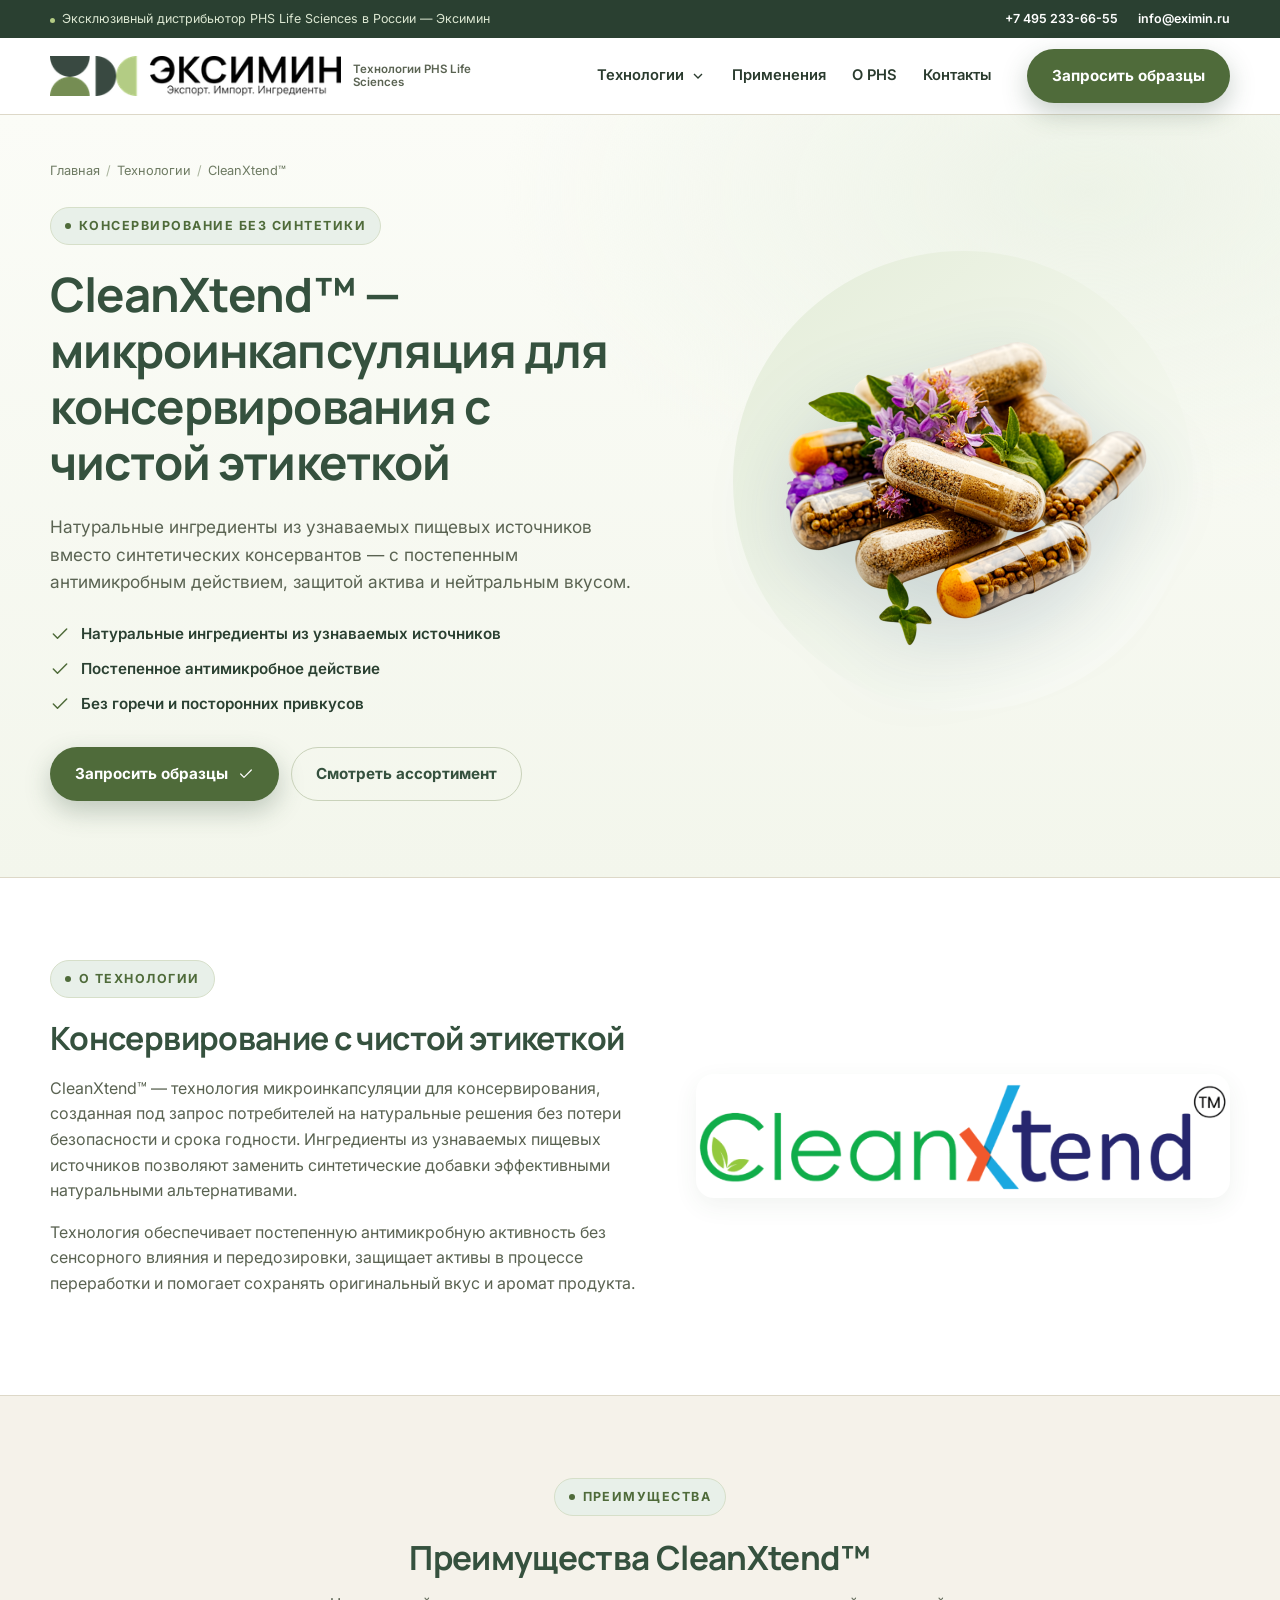
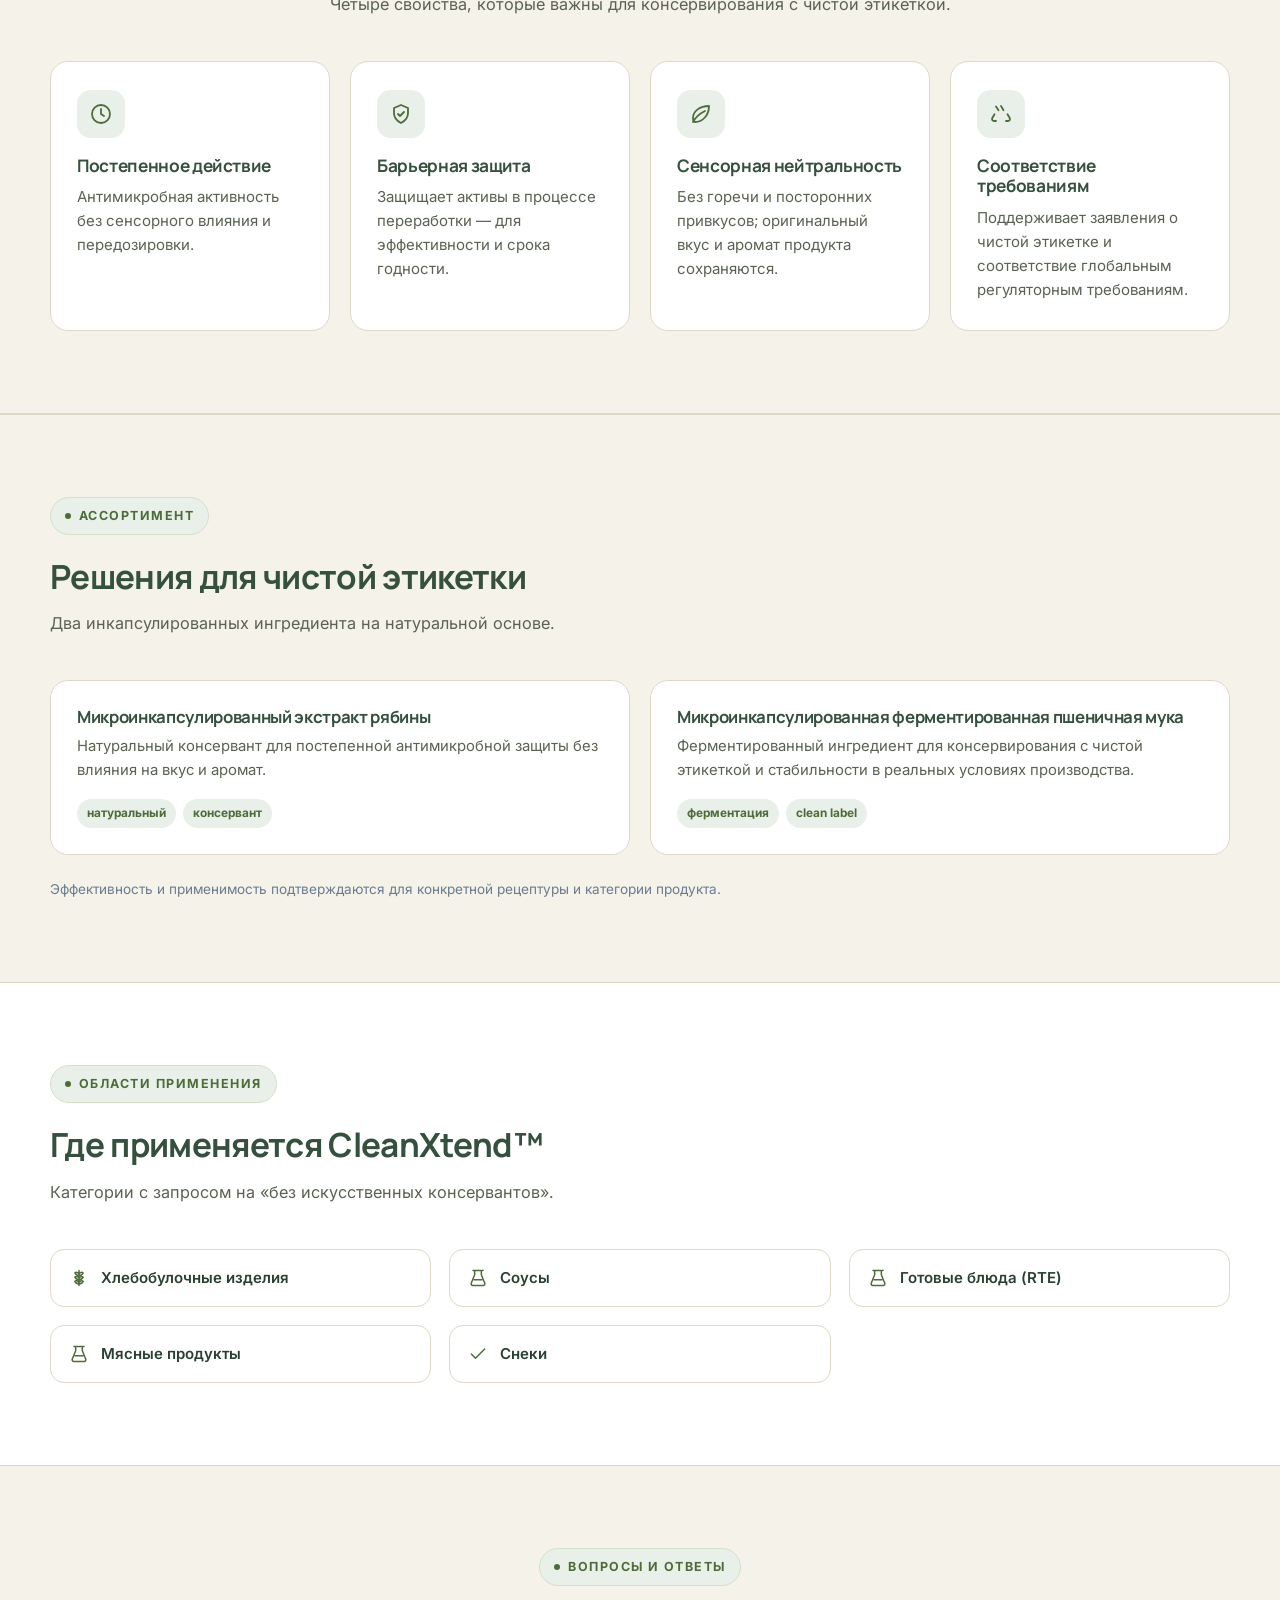
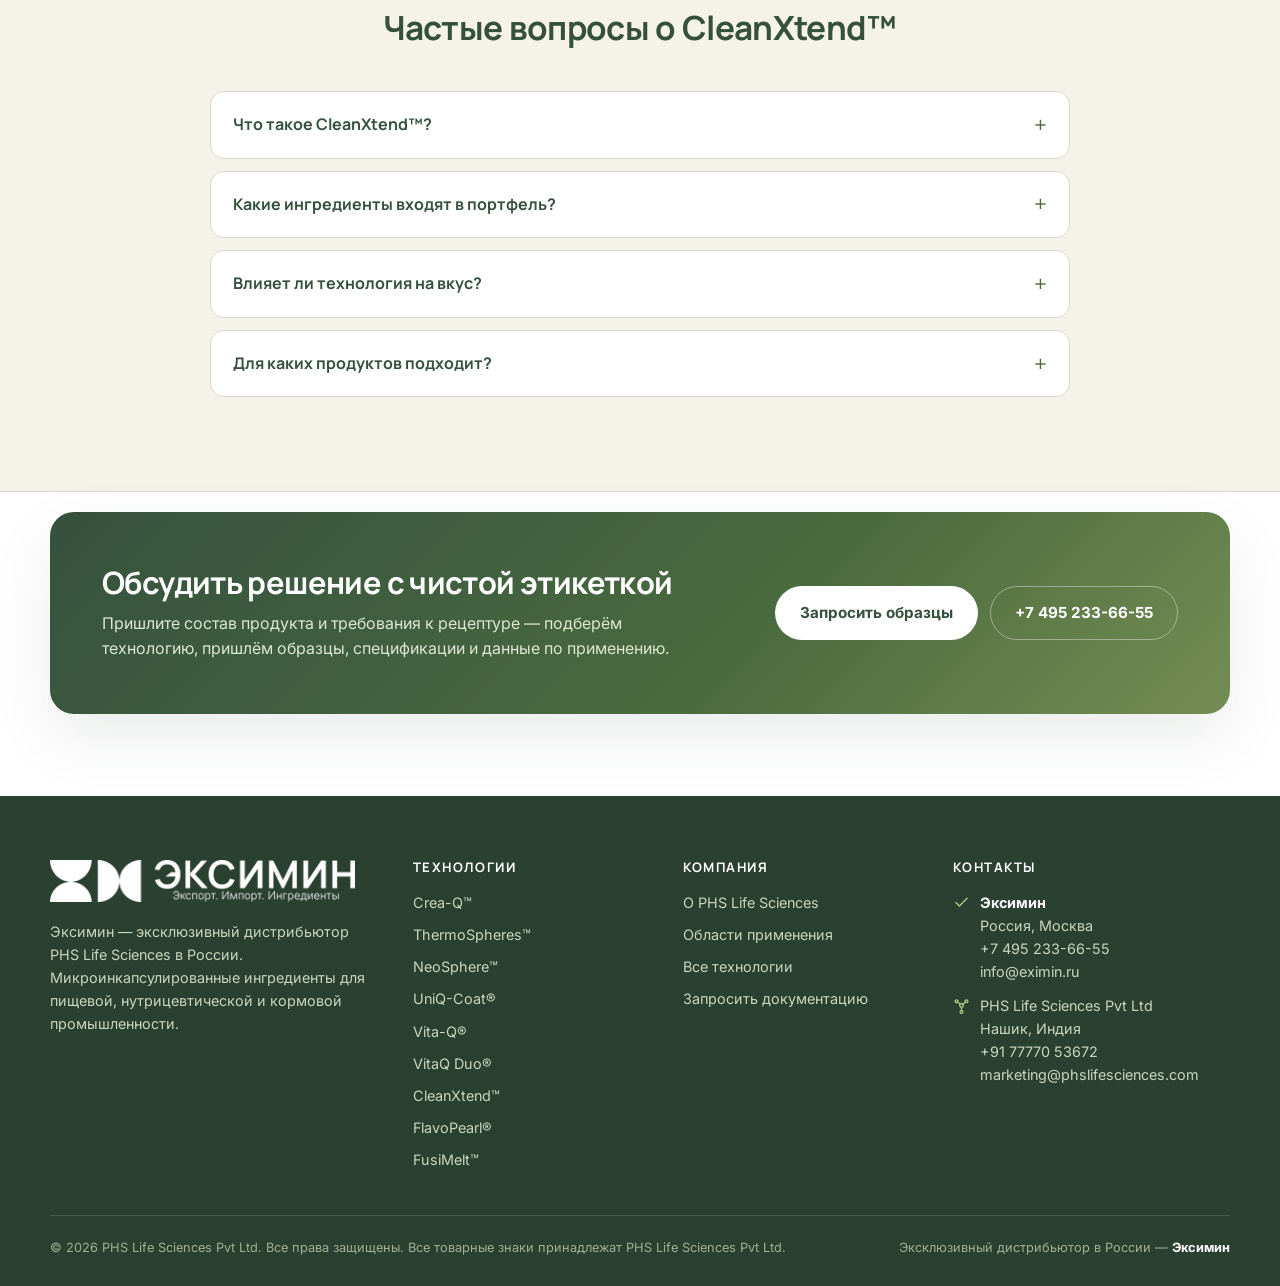
==== commit 2fdc3360: "Eximin brand colors and logo, per-page sample emails; remove draft application illustrations" ====
--- a/cleanxtend.html
+++ b/cleanxtend.html
@@ -50,7 +50,7 @@
 </div></section>
 <section class="section"><div class="container">
 <div class="section-head"><div class="eyebrow">Области применения</div><h2>Где применяется CleanXtend™</h2><p>Категории с запросом на «без искусственных консервантов».</p></div>
-<div class="app-grid"><div class="app-card"><img src="assets/img/apps/bakery.svg" alt="Хлебобулочные изделия" loading="lazy"><div class="app-body"><h3>Хлебобулочные изделия</h3></div></div><div class="app-card"><img src="assets/img/apps/sauces.svg" alt="Соусы" loading="lazy"><div class="app-body"><h3>Соусы</h3></div></div><div class="app-card"><img src="assets/img/apps/sauces.svg" alt="Готовые блюда (RTE)" loading="lazy"><div class="app-body"><h3>Готовые блюда (RTE)</h3></div></div><div class="app-card"><img src="assets/img/apps/meat.svg" alt="Мясные продукты" loading="lazy"><div class="app-body"><h3>Мясные продукты</h3></div></div><div class="app-card"><img src="assets/img/apps/supplements.svg" alt="Снеки" loading="lazy"><div class="app-body"><h3>Снеки</h3></div></div></div></div></section>
+<div class="app-grid"><div class="app"><svg class="" viewBox="0 0 24 24" fill="none" stroke="currentColor" stroke-width="1.8" stroke-linecap="round" stroke-linejoin="round" aria-hidden="true"><path d="M12 3v18M12 7c2-2 4-2 5-1-1 2-3 3-5 3M12 7c-2-2-4-2-5-1 1 2 3 3 5 3M12 12c2-2 4-2 5-1-1 2-3 3-5 3M12 12c-2-2-4-2-5-1 1 2 3 3 5 3M12 17c2-2 4-2 5-1-1 2-3 3-5 3M12 17c-2-2-4-2-5-1 1 2 3 3 5 3"/></svg><span>Хлебобулочные изделия</span></div><div class="app"><svg class="" viewBox="0 0 24 24" fill="none" stroke="currentColor" stroke-width="1.8" stroke-linecap="round" stroke-linejoin="round" aria-hidden="true"><path d="M6 3h12M8 3v5l-4 10a2 2 0 0 0 1.8 3h12.4A2 2 0 0 0 20 18L16 8V3"/><path d="M7 14h10"/></svg><span>Соусы</span></div><div class="app"><svg class="" viewBox="0 0 24 24" fill="none" stroke="currentColor" stroke-width="1.8" stroke-linecap="round" stroke-linejoin="round" aria-hidden="true"><path d="M6 3h12M8 3v5l-4 10a2 2 0 0 0 1.8 3h12.4A2 2 0 0 0 20 18L16 8V3"/><path d="M7 14h10"/></svg><span>Готовые блюда (RTE)</span></div><div class="app"><svg class="" viewBox="0 0 24 24" fill="none" stroke="currentColor" stroke-width="1.8" stroke-linecap="round" stroke-linejoin="round" aria-hidden="true"><path d="M6 3h12M8 3v5l-4 10a2 2 0 0 0 1.8 3h12.4A2 2 0 0 0 20 18L16 8V3"/><path d="M7 14h10"/></svg><span>Мясные продукты</span></div><div class="app"><svg class="" viewBox="0 0 24 24" fill="none" stroke="currentColor" stroke-width="1.8" stroke-linecap="round" stroke-linejoin="round" aria-hidden="true"><path d="M20 6L9 17l-5-5"/></svg><span>Снеки</span></div></div></div></section>
 <section class="section soft"><div class="container">
 <div class="section-head center"><div class="eyebrow">Вопросы и ответы</div><h2>Частые вопросы о CleanXtend™</h2></div>
 <div class="faq"><details><summary>Что такое CleanXtend™?</summary><p>Технология микроинкапсуляции для консервирования на основе ингредиентов из узнаваемых пищевых источников.</p></details><details><summary>Какие ингредиенты входят в портфель?</summary><p>Микроинкапсулированный экстракт рябины и микроинкапсулированная ферментированная пшеничная мука.</p></details><details><summary>Влияет ли технология на вкус?</summary><p>Сенсорная нейтральность заявлена как свойство технологии: без горечи и посторонних привкусов, с сохранением оригинального вкуса и аромата.</p></details><details><summary>Для каких продуктов подходит?</summary><p>Для хлебобулочных изделий, соусов, готовых блюд, мясных продуктов и снеков. Пригодность зависит от рецептуры и требований регуляторов.</p></details></div></div></section>
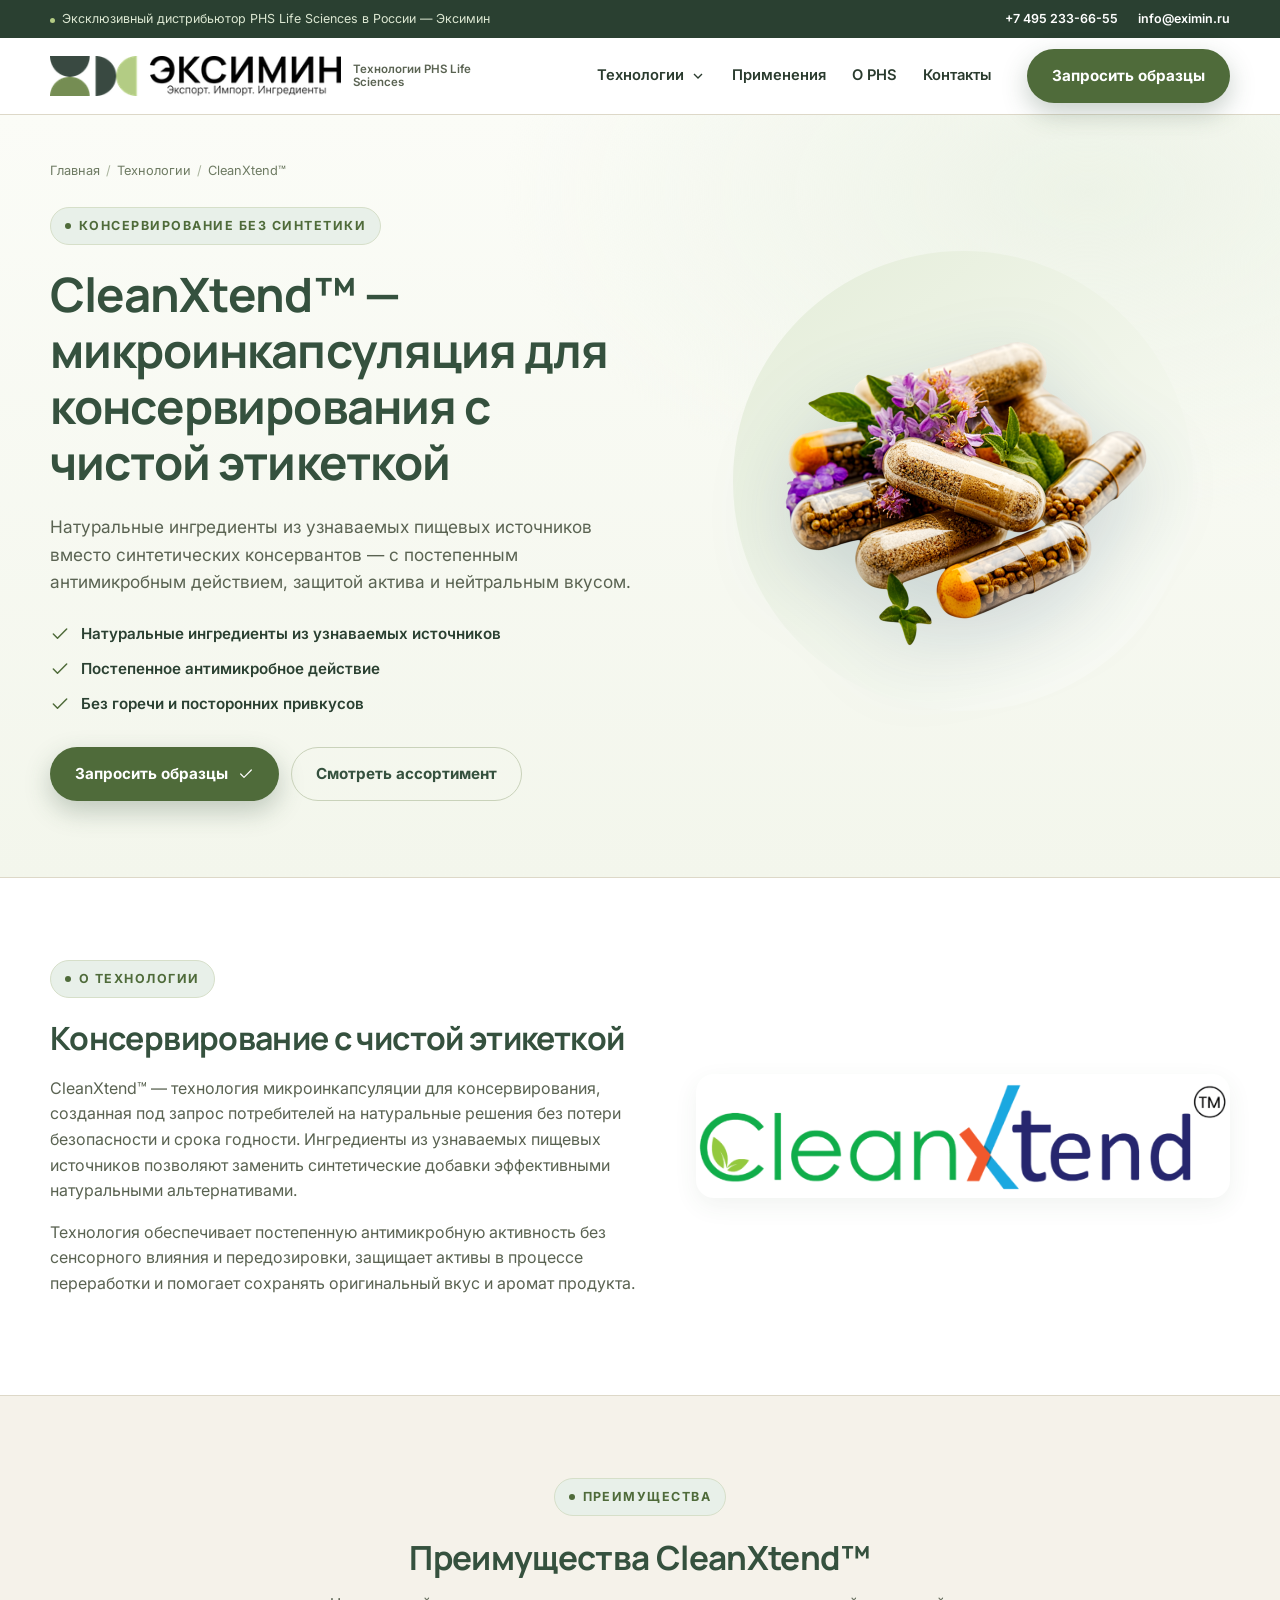
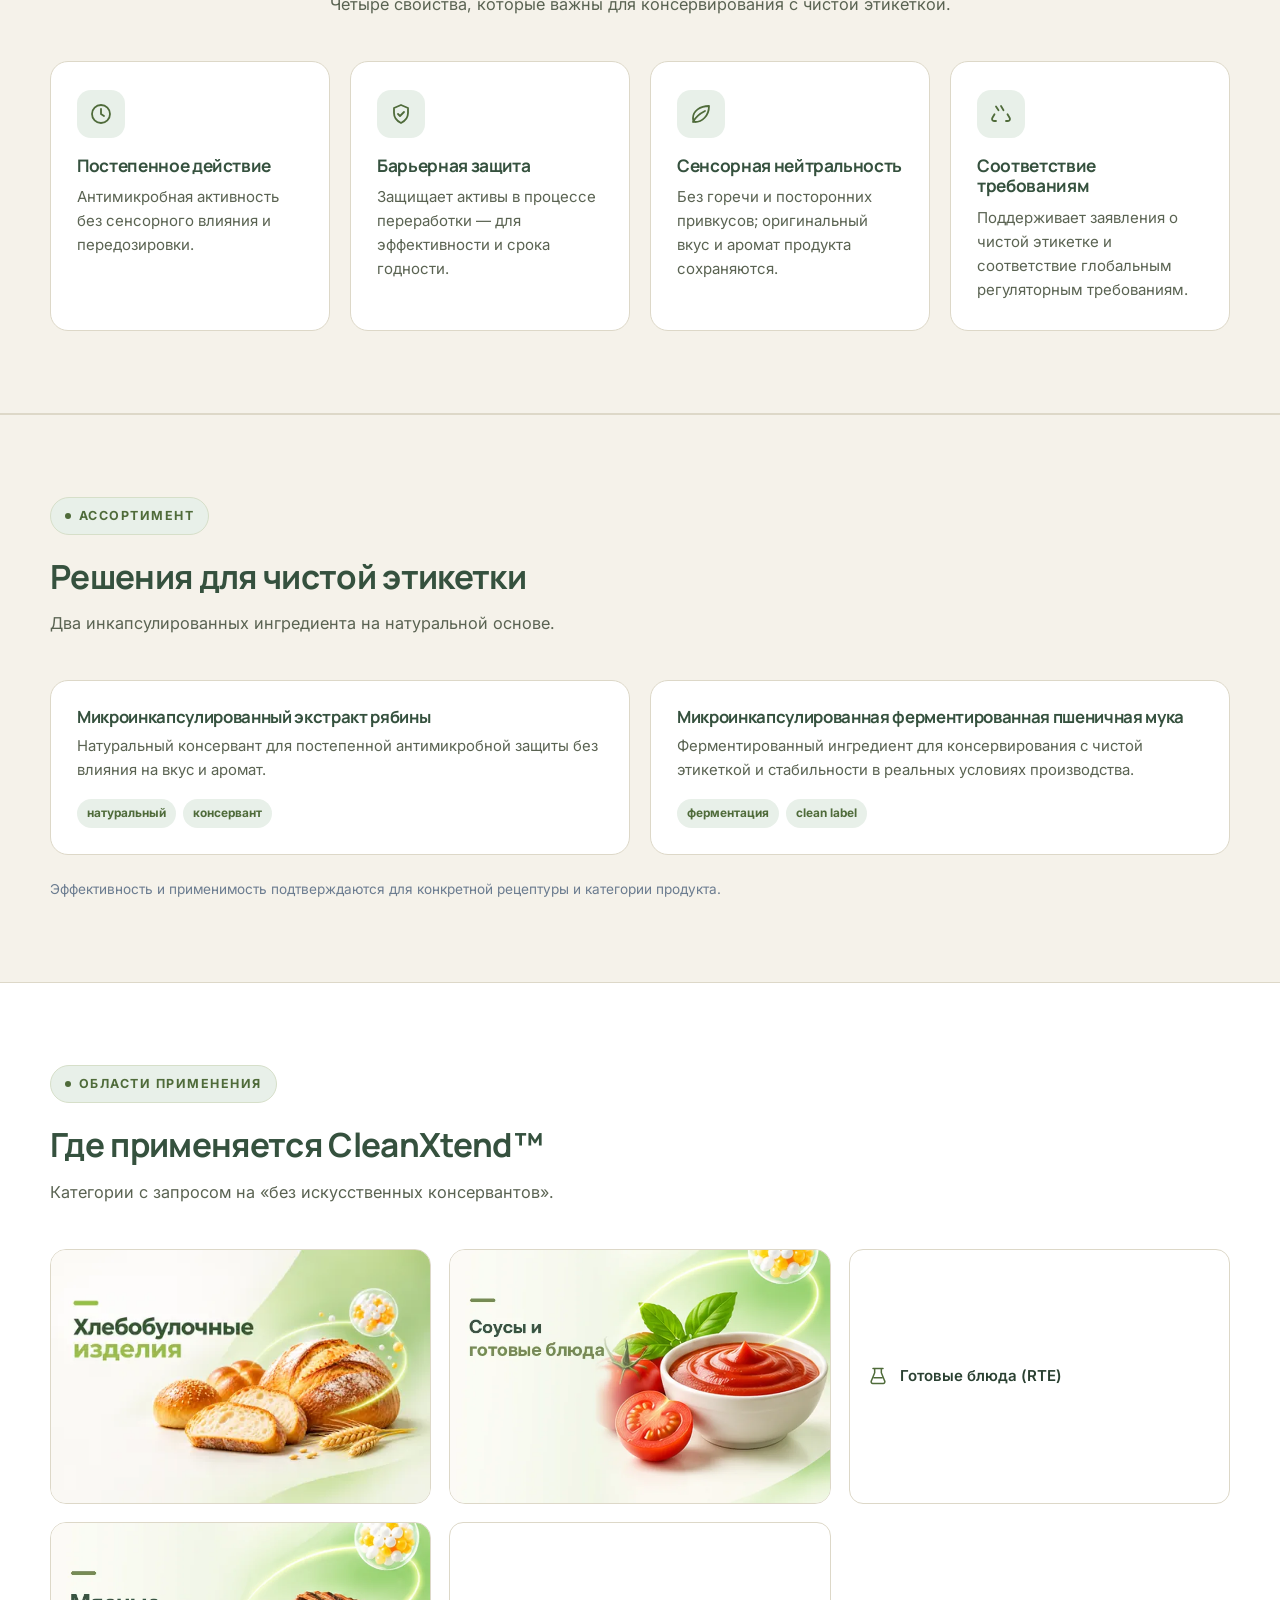
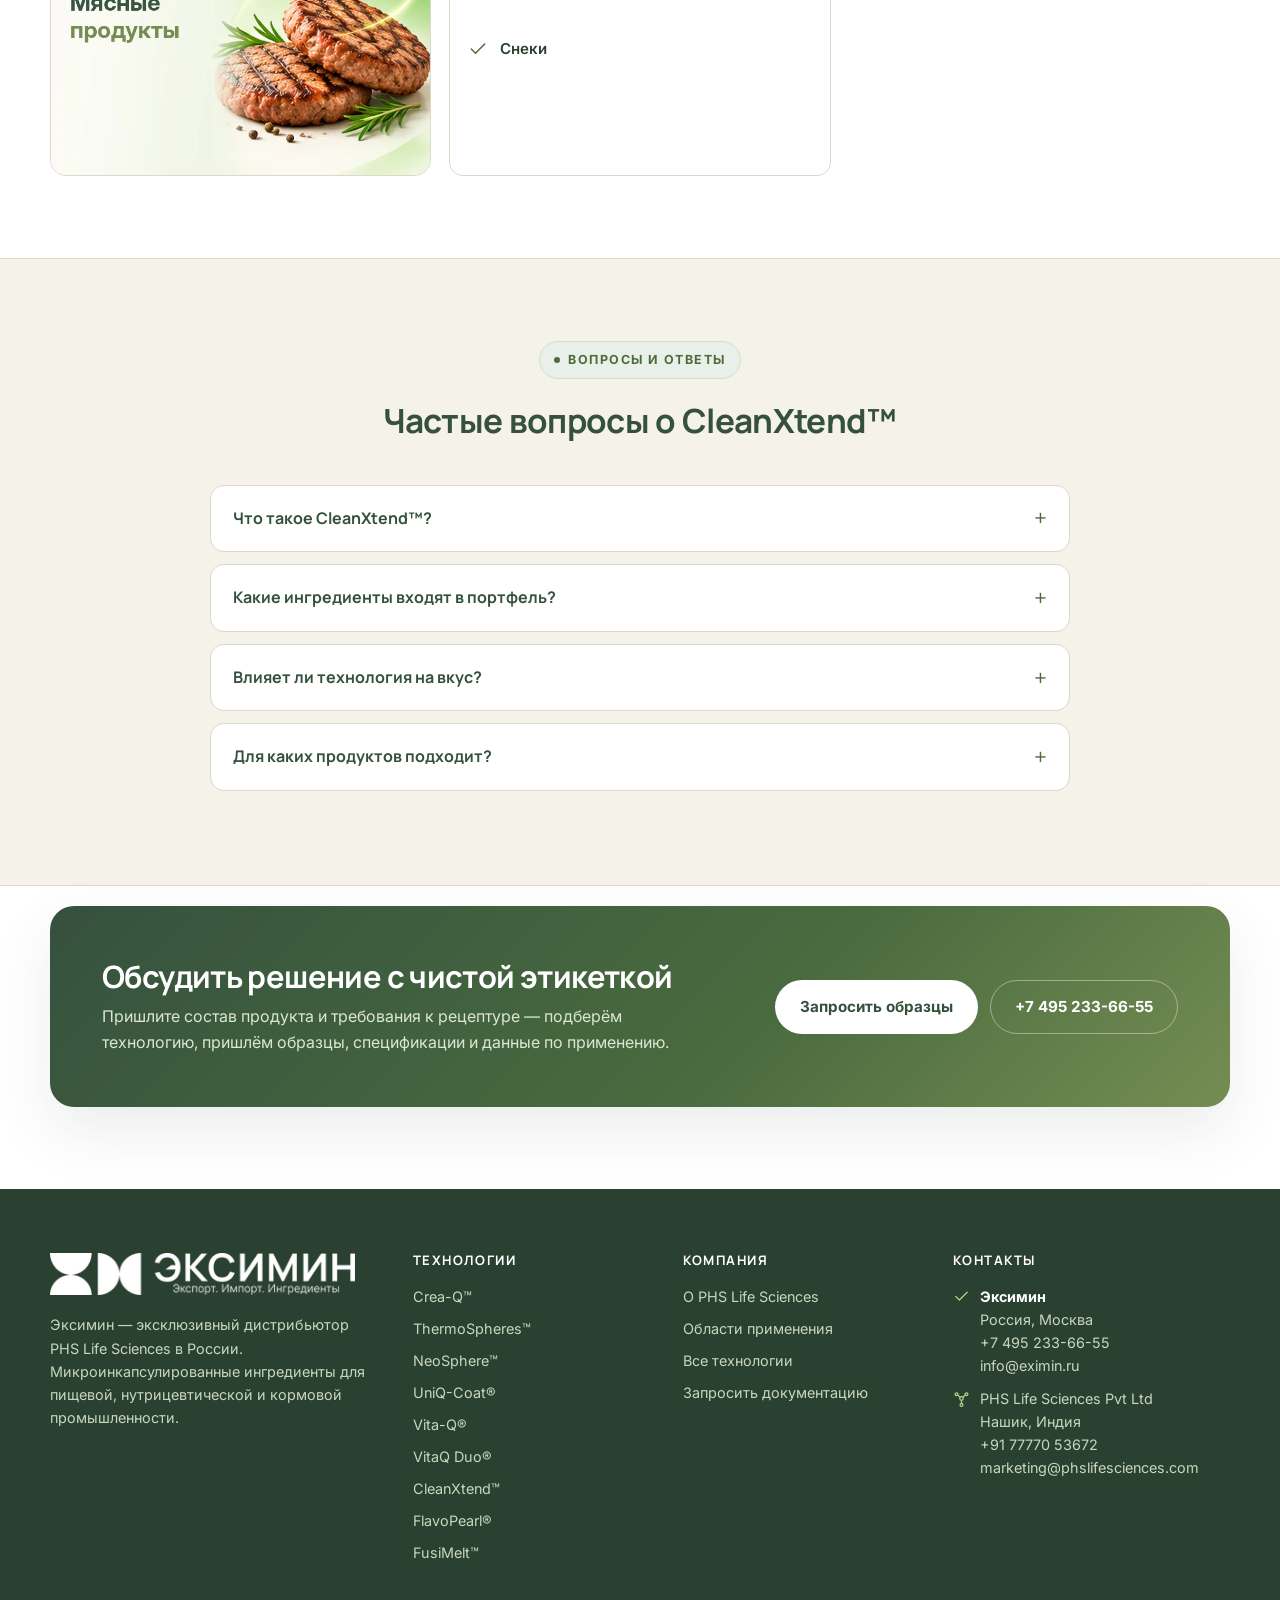
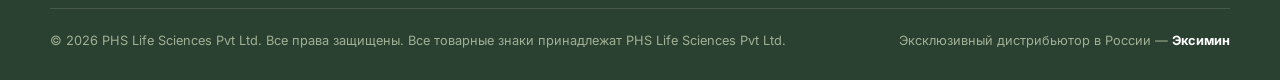
==== commit 21e1e5d0: "Application cards: use the new 3:2 webp images (12 topics), srcset for 480w variants" ====
--- a/cleanxtend.html
+++ b/cleanxtend.html
@@ -50,7 +50,7 @@
 </div></section>
 <section class="section"><div class="container">
 <div class="section-head"><div class="eyebrow">Области применения</div><h2>Где применяется CleanXtend™</h2><p>Категории с запросом на «без искусственных консервантов».</p></div>
-<div class="app-grid"><div class="app"><svg class="" viewBox="0 0 24 24" fill="none" stroke="currentColor" stroke-width="1.8" stroke-linecap="round" stroke-linejoin="round" aria-hidden="true"><path d="M12 3v18M12 7c2-2 4-2 5-1-1 2-3 3-5 3M12 7c-2-2-4-2-5-1 1 2 3 3 5 3M12 12c2-2 4-2 5-1-1 2-3 3-5 3M12 12c-2-2-4-2-5-1 1 2 3 3 5 3M12 17c2-2 4-2 5-1-1 2-3 3-5 3M12 17c-2-2-4-2-5-1 1 2 3 3 5 3"/></svg><span>Хлебобулочные изделия</span></div><div class="app"><svg class="" viewBox="0 0 24 24" fill="none" stroke="currentColor" stroke-width="1.8" stroke-linecap="round" stroke-linejoin="round" aria-hidden="true"><path d="M6 3h12M8 3v5l-4 10a2 2 0 0 0 1.8 3h12.4A2 2 0 0 0 20 18L16 8V3"/><path d="M7 14h10"/></svg><span>Соусы</span></div><div class="app"><svg class="" viewBox="0 0 24 24" fill="none" stroke="currentColor" stroke-width="1.8" stroke-linecap="round" stroke-linejoin="round" aria-hidden="true"><path d="M6 3h12M8 3v5l-4 10a2 2 0 0 0 1.8 3h12.4A2 2 0 0 0 20 18L16 8V3"/><path d="M7 14h10"/></svg><span>Готовые блюда (RTE)</span></div><div class="app"><svg class="" viewBox="0 0 24 24" fill="none" stroke="currentColor" stroke-width="1.8" stroke-linecap="round" stroke-linejoin="round" aria-hidden="true"><path d="M6 3h12M8 3v5l-4 10a2 2 0 0 0 1.8 3h12.4A2 2 0 0 0 20 18L16 8V3"/><path d="M7 14h10"/></svg><span>Мясные продукты</span></div><div class="app"><svg class="" viewBox="0 0 24 24" fill="none" stroke="currentColor" stroke-width="1.8" stroke-linecap="round" stroke-linejoin="round" aria-hidden="true"><path d="M20 6L9 17l-5-5"/></svg><span>Снеки</span></div></div></div></section>
+<div class="app-grid"><div class="app-card"><img src="assets/img/phs_application_bakery_720w.webp" srcset="assets/img/phs_application_bakery_480w.webp 480w, assets/img/phs_application_bakery_720w.webp 720w" sizes="(max-width:640px) 100vw, (max-width:980px) 50vw, 33vw" alt="Хлебобулочные изделия" loading="lazy" decoding="async" width="720" height="480"><h3 class="sr-only">Хлебобулочные изделия</h3></div><div class="app-card"><img src="assets/img/phs_application_sauces_ready_meals_720w.webp" alt="Соусы" loading="lazy" decoding="async" width="720" height="480"><h3 class="sr-only">Соусы</h3></div><div class="app"><svg class="" viewBox="0 0 24 24" fill="none" stroke="currentColor" stroke-width="1.8" stroke-linecap="round" stroke-linejoin="round" aria-hidden="true"><path d="M6 3h12M8 3v5l-4 10a2 2 0 0 0 1.8 3h12.4A2 2 0 0 0 20 18L16 8V3"/><path d="M7 14h10"/></svg><span>Готовые блюда (RTE)</span></div><div class="app-card"><img src="assets/img/phs_application_meat_720w.webp" alt="Мясные продукты" loading="lazy" decoding="async" width="720" height="480"><h3 class="sr-only">Мясные продукты</h3></div><div class="app"><svg class="" viewBox="0 0 24 24" fill="none" stroke="currentColor" stroke-width="1.8" stroke-linecap="round" stroke-linejoin="round" aria-hidden="true"><path d="M20 6L9 17l-5-5"/></svg><span>Снеки</span></div></div></div></section>
 <section class="section soft"><div class="container">
 <div class="section-head center"><div class="eyebrow">Вопросы и ответы</div><h2>Частые вопросы о CleanXtend™</h2></div>
 <div class="faq"><details><summary>Что такое CleanXtend™?</summary><p>Технология микроинкапсуляции для консервирования на основе ингредиентов из узнаваемых пищевых источников.</p></details><details><summary>Какие ингредиенты входят в портфель?</summary><p>Микроинкапсулированный экстракт рябины и микроинкапсулированная ферментированная пшеничная мука.</p></details><details><summary>Влияет ли технология на вкус?</summary><p>Сенсорная нейтральность заявлена как свойство технологии: без горечи и посторонних привкусов, с сохранением оригинального вкуса и аромата.</p></details><details><summary>Для каких продуктов подходит?</summary><p>Для хлебобулочных изделий, соусов, готовых блюд, мясных продуктов и снеков. Пригодность зависит от рецептуры и требований регуляторов.</p></details></div></div></section>
--- a/style.css
+++ b/style.css
@@ -248,8 +248,9 @@
 .app-grid{display:grid;grid-template-columns:repeat(3,1fr);gap:18px}
 .app-card{background:#fff;border:1px solid var(--line);border-radius:16px;overflow:hidden;transition:.2s ease}
 .app-card:hover{transform:translateY(-3px);box-shadow:var(--shadow-sm);border-color:#CBD8C0}
-.app-card img{width:100%;height:170px;object-fit:cover;display:block;background:var(--bg)}
+.app-card img{width:100%;aspect-ratio:3/2;height:auto;object-fit:cover;display:block;background:var(--bg)}
 .app-body{padding:14px 16px 16px}
 .app-body h3{font-size:.98rem;color:var(--navy);margin:0}
 @media (max-width:980px){.app-grid{grid-template-columns:repeat(2,1fr)}.logo-sub{display:none}}
-@media (max-width:640px){.app-grid{grid-template-columns:1fr}.app-card img{height:190px}}
+@media (max-width:640px){.app-grid{grid-template-columns:1fr}}
+.sr-only{position:absolute;width:1px;height:1px;padding:0;margin:-1px;overflow:hidden;clip:rect(0 0 0 0);white-space:nowrap;border:0}
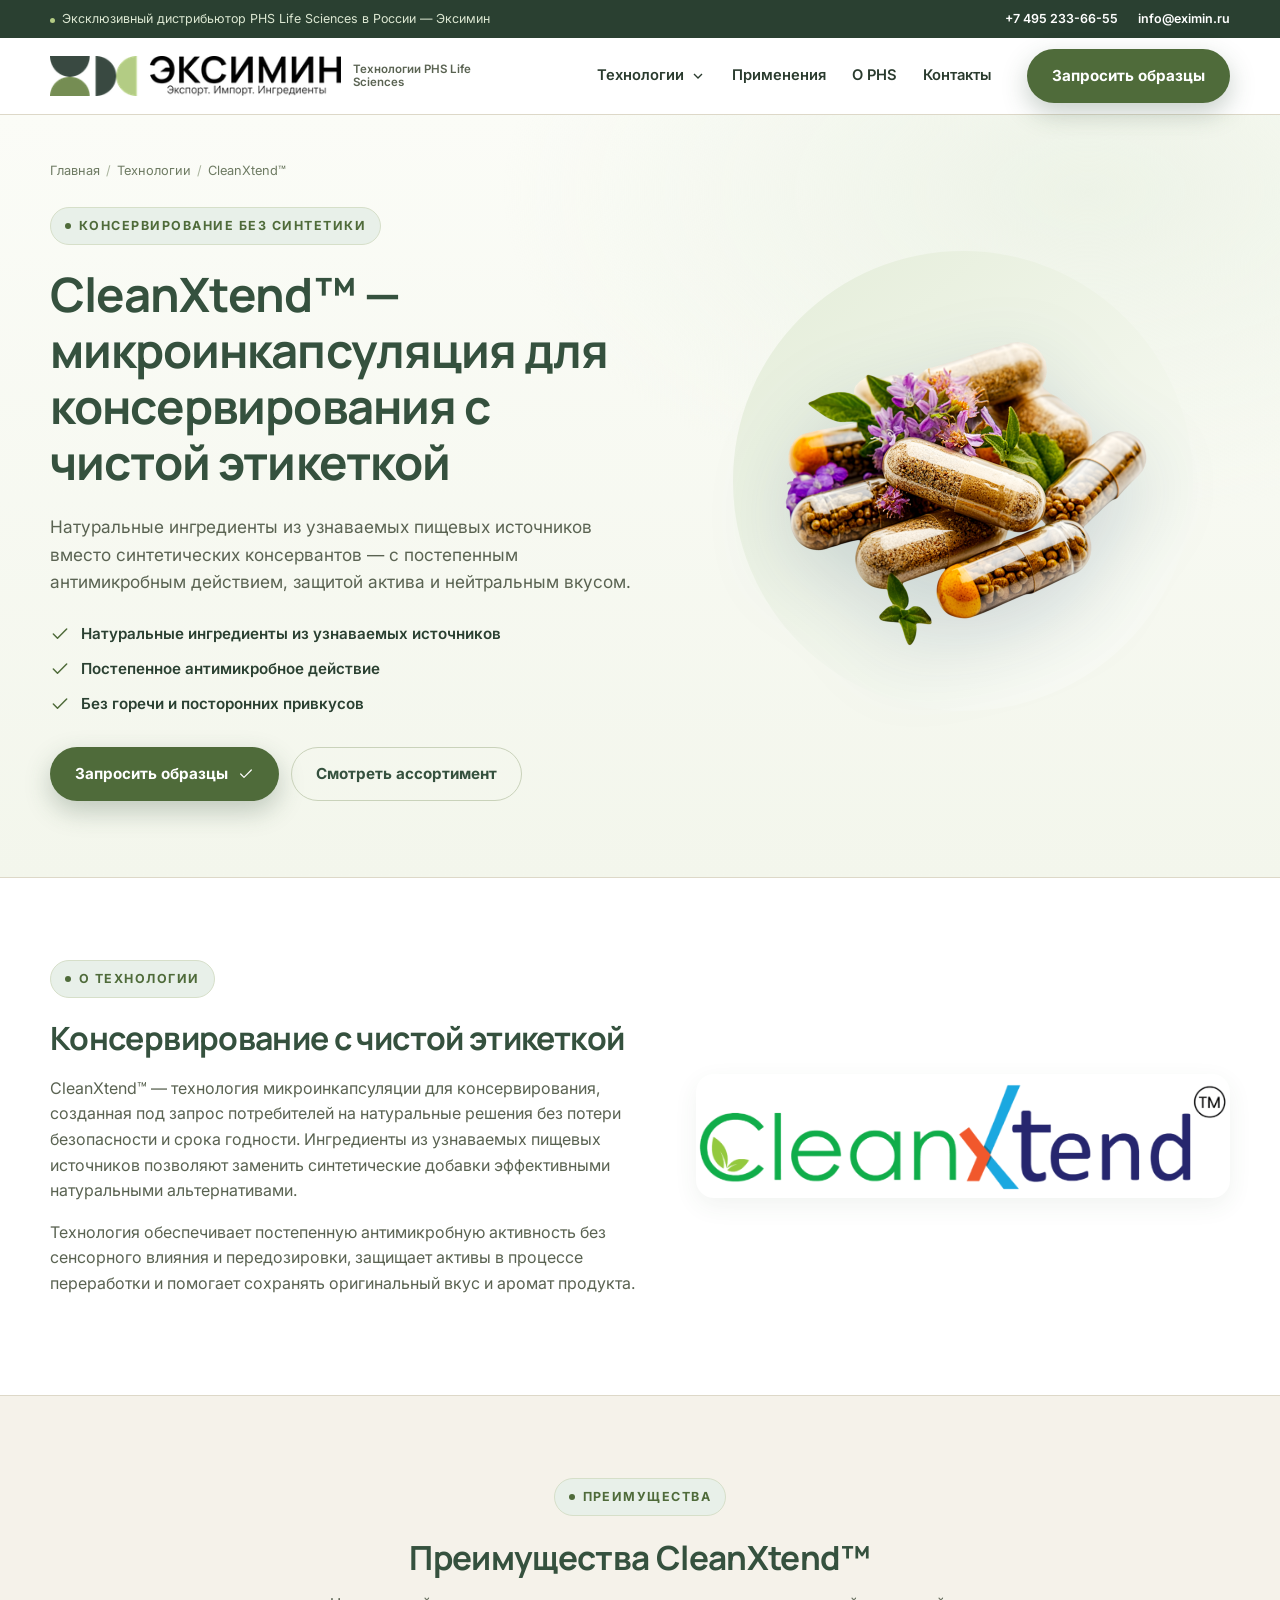
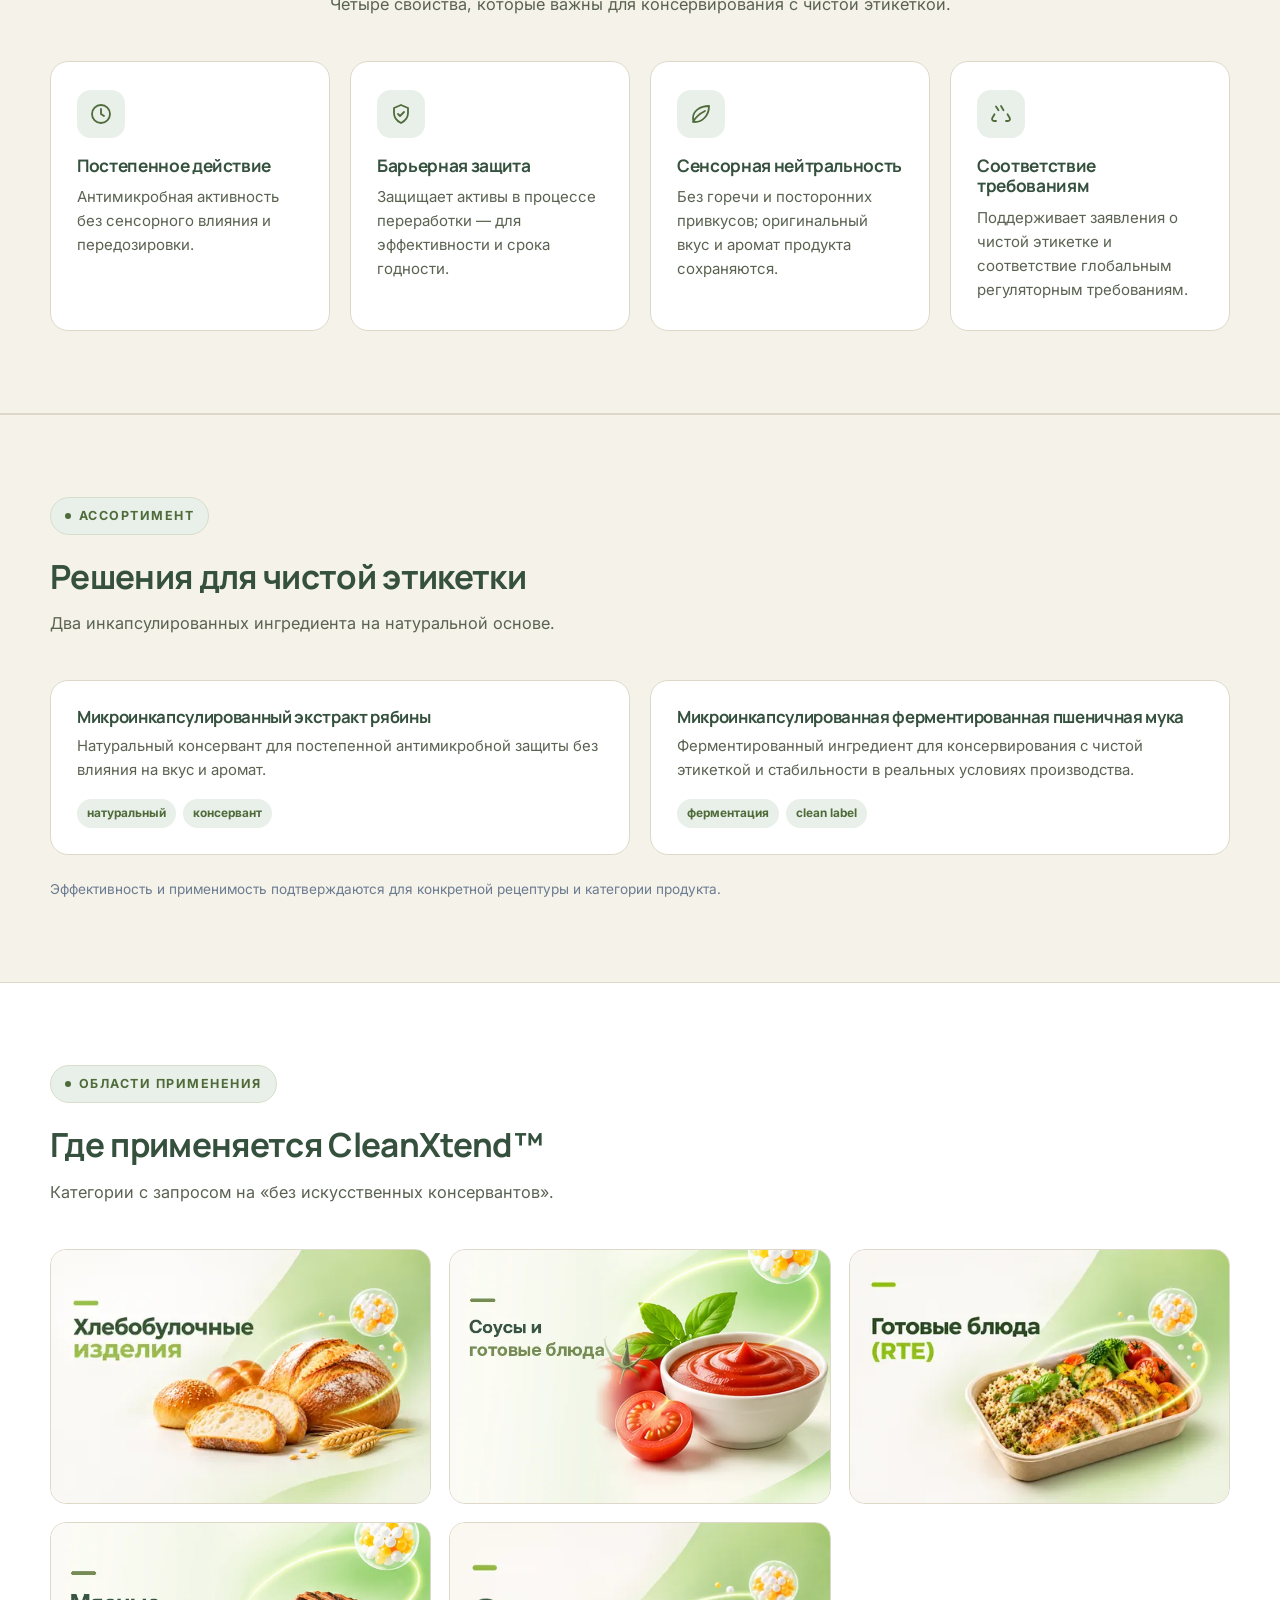
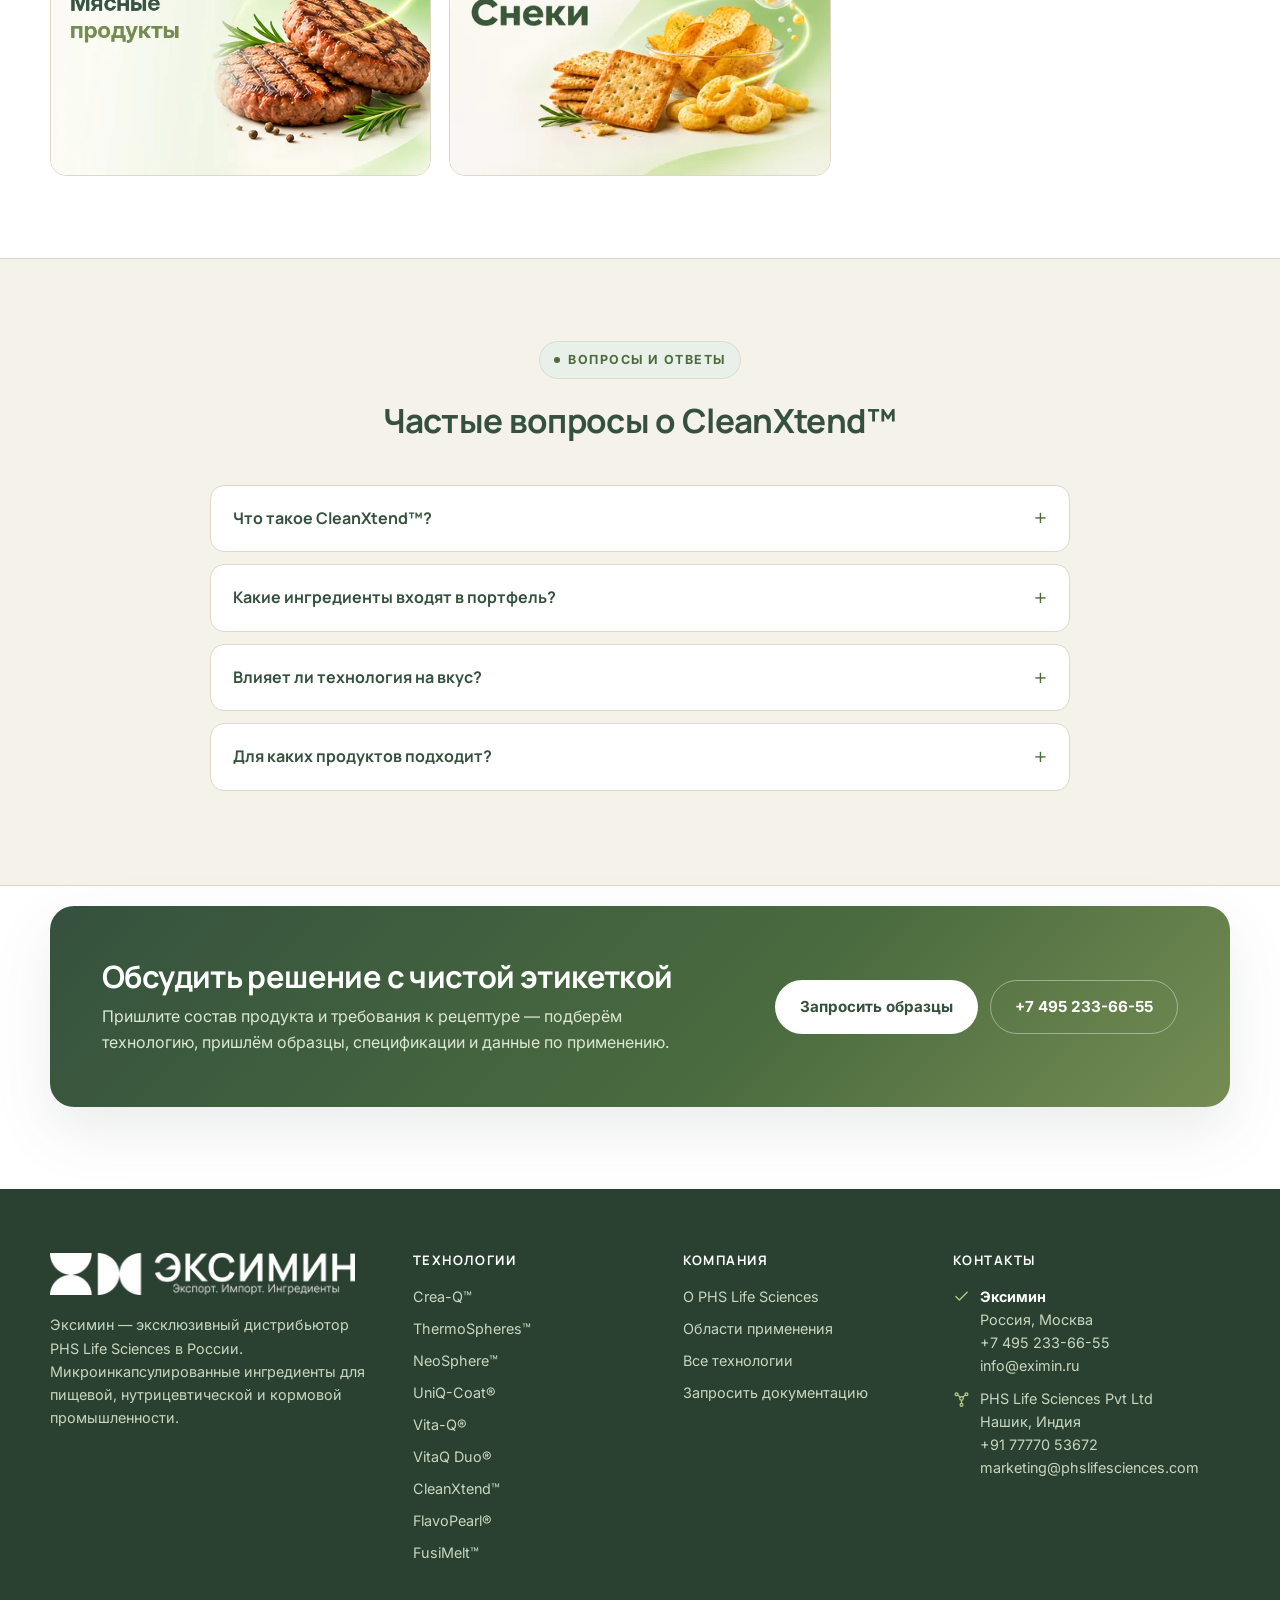
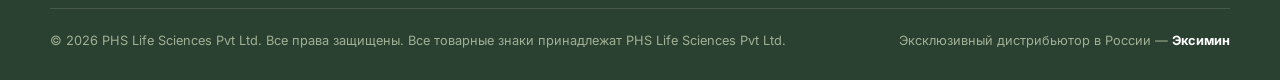
==== commit c5a439f2: "Applications: cover all sections with photos — gummies, capsules, shots, powders, RTE, snacks, tea, " ====
--- a/cleanxtend.html
+++ b/cleanxtend.html
@@ -50,7 +50,7 @@
 </div></section>
 <section class="section"><div class="container">
 <div class="section-head"><div class="eyebrow">Области применения</div><h2>Где применяется CleanXtend™</h2><p>Категории с запросом на «без искусственных консервантов».</p></div>
-<div class="app-grid"><div class="app-card"><img src="assets/img/phs_application_bakery_720w.webp" srcset="assets/img/phs_application_bakery_480w.webp 480w, assets/img/phs_application_bakery_720w.webp 720w" sizes="(max-width:640px) 100vw, (max-width:980px) 50vw, 33vw" alt="Хлебобулочные изделия" loading="lazy" decoding="async" width="720" height="480"><h3 class="sr-only">Хлебобулочные изделия</h3></div><div class="app-card"><img src="assets/img/phs_application_sauces_ready_meals_720w.webp" alt="Соусы" loading="lazy" decoding="async" width="720" height="480"><h3 class="sr-only">Соусы</h3></div><div class="app"><svg class="" viewBox="0 0 24 24" fill="none" stroke="currentColor" stroke-width="1.8" stroke-linecap="round" stroke-linejoin="round" aria-hidden="true"><path d="M6 3h12M8 3v5l-4 10a2 2 0 0 0 1.8 3h12.4A2 2 0 0 0 20 18L16 8V3"/><path d="M7 14h10"/></svg><span>Готовые блюда (RTE)</span></div><div class="app-card"><img src="assets/img/phs_application_meat_720w.webp" alt="Мясные продукты" loading="lazy" decoding="async" width="720" height="480"><h3 class="sr-only">Мясные продукты</h3></div><div class="app"><svg class="" viewBox="0 0 24 24" fill="none" stroke="currentColor" stroke-width="1.8" stroke-linecap="round" stroke-linejoin="round" aria-hidden="true"><path d="M20 6L9 17l-5-5"/></svg><span>Снеки</span></div></div></div></section>
+<div class="app-grid"><div class="app-card"><img src="assets/img/phs_application_bakery_720w.webp" srcset="assets/img/phs_application_bakery_480w.webp 480w, assets/img/phs_application_bakery_720w.webp 720w" sizes="(max-width:640px) 100vw, (max-width:980px) 50vw, 33vw" alt="Хлебобулочные изделия" loading="lazy" decoding="async" width="720" height="480"><h3 class="sr-only">Хлебобулочные изделия</h3></div><div class="app-card"><img src="assets/img/phs_application_sauces_ready_meals_720w.webp" alt="Соусы" loading="lazy" decoding="async" width="720" height="480"><h3 class="sr-only">Соусы</h3></div><div class="app-card"><img src="assets/img/phs_application_ready_meals_720w.webp" srcset="assets/img/phs_application_ready_meals_480w.webp 480w, assets/img/phs_application_ready_meals_720w.webp 720w" sizes="(max-width:640px) 100vw, (max-width:980px) 50vw, 33vw" alt="Готовые блюда (RTE)" loading="lazy" decoding="async" width="720" height="480"><h3 class="sr-only">Готовые блюда (RTE)</h3></div><div class="app-card"><img src="assets/img/phs_application_meat_720w.webp" alt="Мясные продукты" loading="lazy" decoding="async" width="720" height="480"><h3 class="sr-only">Мясные продукты</h3></div><div class="app-card"><img src="assets/img/phs_application_snacks_720w.webp" srcset="assets/img/phs_application_snacks_480w.webp 480w, assets/img/phs_application_snacks_720w.webp 720w" sizes="(max-width:640px) 100vw, (max-width:980px) 50vw, 33vw" alt="Снеки" loading="lazy" decoding="async" width="720" height="480"><h3 class="sr-only">Снеки</h3></div></div></div></section>
 <section class="section soft"><div class="container">
 <div class="section-head center"><div class="eyebrow">Вопросы и ответы</div><h2>Частые вопросы о CleanXtend™</h2></div>
 <div class="faq"><details><summary>Что такое CleanXtend™?</summary><p>Технология микроинкапсуляции для консервирования на основе ингредиентов из узнаваемых пищевых источников.</p></details><details><summary>Какие ингредиенты входят в портфель?</summary><p>Микроинкапсулированный экстракт рябины и микроинкапсулированная ферментированная пшеничная мука.</p></details><details><summary>Влияет ли технология на вкус?</summary><p>Сенсорная нейтральность заявлена как свойство технологии: без горечи и посторонних привкусов, с сохранением оригинального вкуса и аромата.</p></details><details><summary>Для каких продуктов подходит?</summary><p>Для хлебобулочных изделий, соусов, готовых блюд, мясных продуктов и снеков. Пригодность зависит от рецептуры и требований регуляторов.</p></details></div></div></section>
--- a/style.css
+++ b/style.css
@@ -254,3 +254,4 @@
 @media (max-width:980px){.app-grid{grid-template-columns:repeat(2,1fr)}.logo-sub{display:none}}
 @media (max-width:640px){.app-grid{grid-template-columns:1fr}}
 .sr-only{position:absolute;width:1px;height:1px;padding:0;margin:-1px;overflow:hidden;clip:rect(0 0 0 0);white-space:nowrap;border:0}
+@media (min-width:1100px){.app-grid--4{grid-template-columns:repeat(4,1fr)}}
